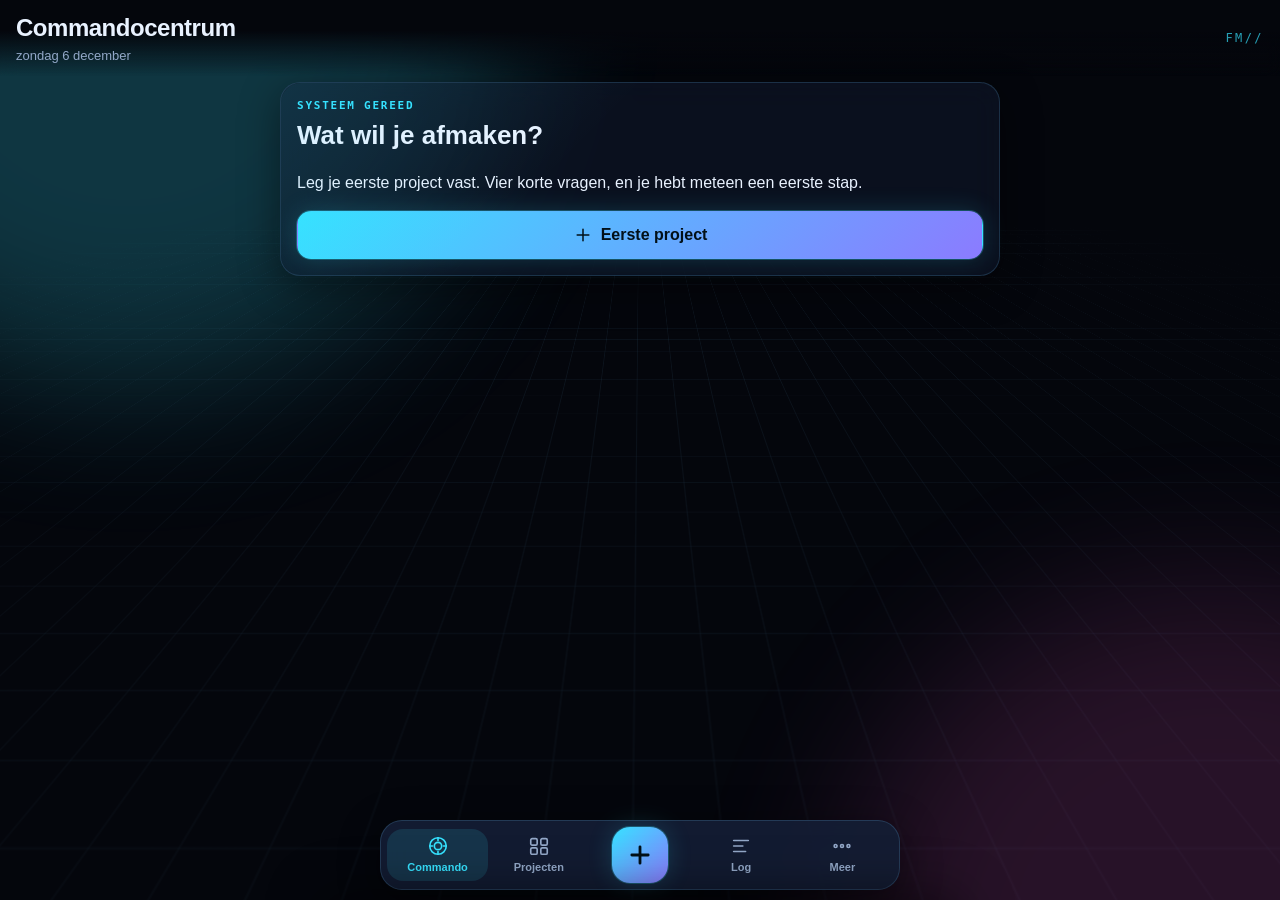
==== projecten/index.html @ b4f04f74 "Projecten fase 1: nieuwe app FutureMe Projecten — commandocentrum, wizard, fases A–G, stappen, mijlp" ====
<!doctype html>
<html lang="nl" data-thema="donker">
<head>
<meta charset="utf-8">
<meta name="viewport" content="width=device-width, initial-scale=1, viewport-fit=cover">
<meta name="theme-color" content="#05070d">
<meta name="apple-mobile-web-app-capable" content="yes">
<meta name="apple-mobile-web-app-status-bar-style" content="black-translucent">
<meta name="apple-mobile-web-app-title" content="FutureMe">
<meta http-equiv="Content-Security-Policy" content="default-src 'self'; script-src 'self' 'unsafe-inline'; style-src 'self' 'unsafe-inline'; img-src 'self' data: blob:; connect-src 'none'; font-src 'self' data:; manifest-src 'self' data:">
<title>FutureMe Projecten</title>
<link rel="manifest" href="[data-uri]">
<link rel="apple-touch-icon" href="[data-uri]">
<style>
/* === FutureMe Projecten: futuristische HUD, donker als standaard, licht als keuze === */
:root, [data-thema="donker"] {
  --bg: #04060c; --bg2: #0a1020; --paneel: rgba(14, 22, 40, .66); --paneel-sterk: rgba(20, 30, 54, .9); --rand: rgba(110, 200, 255, .18); --rand-sterk: rgba(110, 200, 255, .42);
  --tekst: #e9f2ff; --zacht: #93a8c8; --vaag: #5b6f8f; --accent: #36e2ff; --accent2: #8b7bff; --accent3: #ff5fd2; --op-accent: #021018;
  --koers: #4dffa6; --koelt: #ffb84d; --stil: #ff6b6b; --rust: #7f93b3;
  --gloed: 0 0 0 1px rgba(54, 226, 255, .25), 0 0 24px rgba(54, 226, 255, .18);
  --schaduw: 0 10px 40px rgba(0, 0, 0, .45);
  color-scheme: dark;
}
[data-thema="licht"] {
  --bg: #edf2fb; --bg2: #f7f9fe; --paneel: rgba(255, 255, 255, .78); --paneel-sterk: #fff; --rand: rgba(30, 70, 140, .16); --rand-sterk: rgba(30, 70, 140, .38);
  --tekst: #0b1530; --zacht: #46597a; --vaag: #6b7c98; --accent: #006f9e; --accent2: #5a46d6; --accent3: #b0237f; --op-accent: #fff;
  --koers: #0f8a55; --koelt: #a35f00; --stil: #c0302f; --rust: #5d6f8f;
  --gloed: 0 0 0 1px rgba(0, 111, 158, .25), 0 6px 18px rgba(0, 111, 158, .12);
  --schaduw: 0 8px 30px rgba(20, 40, 80, .12);
  color-scheme: light;
}
@media (prefers-color-scheme: light) {
  [data-thema="systeem"] {
    --bg: #edf2fb; --bg2: #f7f9fe; --paneel: rgba(255, 255, 255, .78); --paneel-sterk: #fff; --rand: rgba(30, 70, 140, .16); --rand-sterk: rgba(30, 70, 140, .38);
    --tekst: #0b1530; --zacht: #46597a; --vaag: #6b7c98; --accent: #006f9e; --accent2: #5a46d6; --accent3: #b0237f; --op-accent: #fff;
    --koers: #0f8a55; --koelt: #a35f00; --stil: #c0302f; --rust: #5d6f8f;
    --gloed: 0 0 0 1px rgba(0, 111, 158, .25), 0 6px 18px rgba(0, 111, 158, .12); --schaduw: 0 8px 30px rgba(20, 40, 80, .12); color-scheme: light;
  }
}
* { box-sizing: border-box; }
[hidden] { display: none !important; }
html, body { margin: 0; height: 100%; }
body { background: var(--bg); color: var(--tekst); font: 16px/1.5 -apple-system, BlinkMacSystemFont, "SF Pro Text", "Segoe UI", Roboto, sans-serif; -webkit-text-size-adjust: 100%; overflow: hidden; }
.mono, .ring-tekst, .teller b { font-family: ui-monospace, "SF Mono", Menlo, Consolas, monospace; font-variant-numeric: tabular-nums; }
button, input, textarea, select { font: inherit; color: inherit; }
.sr-only { position: absolute; width: 1px; height: 1px; overflow: hidden; clip: rect(0 0 0 0); white-space: nowrap; }
:focus-visible { outline: 2px solid var(--accent); outline-offset: 2px; }
.ico { width: 22px; height: 22px; fill: none; stroke: currentColor; stroke-width: 1.8; stroke-linecap: round; stroke-linejoin: round; flex: none; }

/* Achtergrond: raster en twee gloedvlekken */
.achtergrond { position: fixed; inset: 0; z-index: 0; overflow: hidden; pointer-events: none; }
.raster { position: absolute; inset: -50%; background-image: linear-gradient(var(--rand) 1px, transparent 1px), linear-gradient(90deg, var(--rand) 1px, transparent 1px); background-size: 44px 44px; opacity: .35;
  transform: perspective(600px) rotateX(58deg) translateY(-8%); mask-image: radial-gradient(ellipse at 50% 30%, #000 20%, transparent 70%); -webkit-mask-image: radial-gradient(ellipse at 50% 30%, #000 20%, transparent 70%); animation: raster 30s linear infinite; }
.gloed { position: absolute; width: 60vmax; height: 60vmax; border-radius: 50%; filter: blur(80px); opacity: .22; }
.g1 { background: var(--accent); top: -30vmax; left: -20vmax; }
.g2 { background: var(--accent3); bottom: -35vmax; right: -25vmax; opacity: .14; }
[data-thema="licht"] .gloed { opacity: .1; }
@keyframes raster { to { background-position: 0 44px, 44px 0; } }

/* Kop, scherm, onderbalk */
.kop { position: fixed; top: 0; left: 0; right: 0; z-index: 5; display: flex; align-items: center; gap: 8px; padding: calc(env(safe-area-inset-top) + 10px) 16px 10px;
  background: linear-gradient(var(--bg) 40%, transparent); backdrop-filter: blur(8px); -webkit-backdrop-filter: blur(8px); }
.kop-tekst { flex: 1; min-width: 0; }
.kop h1 { margin: 0; font-size: 24px; font-weight: 800; letter-spacing: -.02em; white-space: nowrap; overflow: hidden; text-overflow: ellipsis; }
.kop p { margin: 0; color: var(--zacht); font-size: 13px; white-space: nowrap; overflow: hidden; text-overflow: ellipsis; }
.kop-merk { color: var(--accent); font-size: 12px; letter-spacing: .2em; opacity: .7; }
.icoonknop { display: inline-flex; align-items: center; justify-content: center; width: 44px; height: 44px; border-radius: 12px; border: 1px solid var(--rand); background: var(--paneel); cursor: pointer; }
#scherm { position: fixed; inset: 0; z-index: 1; overflow-y: auto; -webkit-overflow-scrolling: touch; padding: calc(env(safe-area-inset-top) + 82px) 16px calc(env(safe-area-inset-bottom) + 110px); outline: none; }
#scherm > * { max-width: 720px; margin-left: auto; margin-right: auto; }
#tabs { position: fixed; z-index: 6; left: 12px; right: 12px; bottom: calc(env(safe-area-inset-bottom) + 10px); max-width: 520px; margin: 0 auto; display: grid; grid-template-columns: repeat(5, 1fr); align-items: center;
  padding: 6px; border-radius: 22px; background: var(--paneel-sterk); border: 1px solid var(--rand); box-shadow: var(--schaduw); backdrop-filter: blur(16px); -webkit-backdrop-filter: blur(16px); }
#tabs button { display: flex; flex-direction: column; align-items: center; justify-content: center; gap: 2px; min-height: 52px; border: 0; background: none; color: var(--zacht); font-size: 11px; font-weight: 600; cursor: pointer; border-radius: 16px; }
#tabs button[aria-current="page"] { color: var(--accent); background: color-mix(in srgb, var(--accent) 12%, transparent); }
#tabs .tab-plus { width: 56px; height: 56px; justify-self: center; border-radius: 18px; background: linear-gradient(135deg, var(--accent), var(--accent2)); color: var(--op-accent); box-shadow: var(--gloed); }
#tabs .tab-plus .ico { width: 28px; height: 28px; stroke-width: 2.4; }

/* Panelen en tekst */
.paneel { position: relative; background: var(--paneel); border: 1px solid var(--rand); border-radius: 20px; padding: 16px; margin-bottom: 12px; box-shadow: var(--schaduw); backdrop-filter: blur(14px); -webkit-backdrop-filter: blur(14px); }
.paneel::before { content: ""; position: absolute; inset: 0; border-radius: inherit; pointer-events: none; background: linear-gradient(135deg, color-mix(in srgb, var(--accent) 10%, transparent), transparent 40%); }
.hud-label { margin: 0 0 4px; font: 600 11px/1.2 ui-monospace, "SF Mono", Menlo, monospace; letter-spacing: .16em; text-transform: uppercase; color: var(--accent); }
.sectie { display: flex; align-items: center; justify-content: space-between; gap: 8px; margin: 22px auto 8px; }
.sectie h2 { margin: 0; font-size: 13px; letter-spacing: .14em; text-transform: uppercase; color: var(--zacht); }
.telling { color: var(--vaag); font-size: 13px; }
.klein { font-size: 13px; color: var(--zacht); }
.hint { margin: 4px 2px 8px; font-size: 14px; color: var(--koelt); min-height: 0; }
.leeg-regel { margin: 0 4px 8px; }
.voet { text-align: center; margin-top: 24px; }
.link { background: none; border: 0; padding: 0; color: var(--accent); cursor: pointer; font-weight: 600; text-align: left; min-height: 44px; display: inline-flex; align-items: center; gap: 4px; }
.link.klein { font-size: 14px; }
h2 .link { min-height: 44px; font-size: inherit; font-weight: inherit; color: inherit; }

/* Knoppen */
.knop { display: inline-flex; align-items: center; justify-content: center; gap: 8px; min-height: 48px; padding: 0 18px; border-radius: 14px; border: 1px solid transparent; font-weight: 700; cursor: pointer; text-decoration: none; }
.knop .ico { width: 20px; height: 20px; }
.knop.primair { background: linear-gradient(135deg, var(--accent), var(--accent2)); color: var(--op-accent); box-shadow: var(--gloed); }
.knop.rand { background: var(--paneel); border-color: var(--rand-sterk); color: var(--tekst); }
.knop.gevaar { border-color: color-mix(in srgb, var(--stil) 60%, transparent); color: var(--stil); background: var(--paneel); }
.knop.primair.gevaar { background: var(--stil); color: #fff; }
.knop.breed { width: 100%; }
.knop:disabled { opacity: .45; cursor: default; }
.knoprij { display: flex; flex-wrap: wrap; gap: 8px; margin-top: 12px; }
.knoprij .knop { flex: 1 1 140px; }
.acties { display: flex; flex-wrap: wrap; gap: 8px; }
.acties .knop { flex: 1 1 150px; }
.acties .klein { flex-basis: 100%; margin: 4px 0 0; }
.rij-knop { display: flex; align-items: center; gap: 12px; width: 100%; text-align: left; cursor: pointer; min-height: 64px; color: inherit; font: inherit; }
.rij-knop span { flex: 1; display: flex; flex-direction: column; }
.rij-knop small { color: var(--zacht); }
.rij-knop > .ico:first-child { color: var(--accent); }

/* Chips, segmenten, invoer */
.chips { display: flex; flex-wrap: wrap; gap: 6px; margin: 8px 0; }
.chip-knop { min-height: 44px; padding: 0 14px; border-radius: 999px; border: 1px solid var(--rand); background: var(--paneel); color: var(--zacht); font-weight: 600; font-size: 14px; cursor: pointer; }
.chip-knop[aria-pressed="true"] { color: var(--op-accent); background: var(--accent); border-color: var(--accent); }
.klein-chips .chip-knop { font-size: 13px; }
.segment { display: grid; grid-auto-flow: column; grid-auto-columns: 1fr; gap: 4px; padding: 4px; margin: 4px 0 12px; border-radius: 14px; background: color-mix(in srgb, var(--rand) 60%, transparent); }
.segment button { min-height: 44px; border: 0; border-radius: 10px; background: transparent; font-weight: 600; cursor: pointer; color: var(--zacht); }
.segment button[aria-pressed="true"] { background: var(--paneel-sterk); color: var(--accent); box-shadow: var(--gloed); }
.veld { margin-bottom: 12px; }
.veld label { display: block; font-weight: 600; margin-bottom: 6px; }
.veld small { color: var(--zacht); font-weight: 400; }
.invoer, select, .zoekbalk input { width: 100%; min-height: 48px; padding: 10px 14px; border-radius: 14px; border: 1px solid var(--rand-sterk); background: var(--paneel-sterk); color: var(--tekst); }
textarea.invoer { resize: vertical; }
select { width: auto; min-height: 44px; padding: 0 12px; }
.zoekbalk { position: relative; margin: 4px auto 6px; }
.zoekbalk .ico { position: absolute; left: 14px; top: 13px; color: var(--zacht); }
.zoekbalk input { padding-left: 44px; }
.regel { display: flex; align-items: center; flex-wrap: wrap; gap: 8px; margin: 6px auto; }
.invoer-rij { display: flex; gap: 8px; padding: 8px; }
.invoer-rij input { flex: 1; min-height: 48px; border: 0; background: transparent; padding: 0 8px; }
.invoer-rij .knop { min-width: 48px; padding: 0; }
.waarom { margin-top: 10px; font-size: 14px; color: var(--zacht); }
.waarom summary { min-height: 44px; display: flex; align-items: center; color: var(--accent); font-weight: 600; cursor: pointer; }

/* Projectkaart */
.lijst { display: grid; gap: 10px; }
@media (min-width: 700px) { .lijst { grid-template-columns: 1fr 1fr; } }
.kaart { position: relative; display: flex; flex-direction: column; gap: 10px; width: 100%; text-align: left; padding: 14px 14px 12px 18px; border-radius: 18px; border: 1px solid var(--rand); background: var(--paneel);
  color: inherit; cursor: pointer; overflow: hidden; box-shadow: var(--schaduw); backdrop-filter: blur(14px); -webkit-backdrop-filter: blur(14px); transition: transform .2s, border-color .2s; }
.kaart::before { content: ""; position: absolute; left: 0; top: 0; bottom: 0; width: 4px; background: var(--pk); box-shadow: 0 0 16px var(--pk); }
.kaart:hover { border-color: var(--rand-sterk); transform: translateY(-1px); }
.kaart-kop { display: flex; align-items: center; gap: 10px; }
.fase-letter { display: inline-flex; align-items: center; justify-content: center; width: 34px; height: 34px; border-radius: 10px; font: 800 16px ui-monospace, Menlo, monospace; color: var(--pk); border: 1px solid var(--pk); background: color-mix(in srgb, var(--pk) 12%, transparent); flex: none; }
.kaart-titel { flex: 1; min-width: 0; display: flex; flex-direction: column; }
.kaart-titel b { font-size: 16px; overflow: hidden; text-overflow: ellipsis; white-space: nowrap; }
.kaart-titel small { color: var(--zacht); font-size: 12px; }
.balk { display: block; height: 4px; border-radius: 4px; background: color-mix(in srgb, var(--rand) 80%, transparent); overflow: hidden; }
.balk i { display: block; height: 100%; background: linear-gradient(90deg, var(--pk), color-mix(in srgb, var(--pk) 50%, var(--accent2))); box-shadow: 0 0 10px var(--pk); }
.kaart-voet { display: flex; align-items: center; gap: 10px; font-size: 13px; color: var(--zacht); }
.kaart-voet .ico { width: 14px; height: 14px; vertical-align: -2px; margin-right: 2px; }
.kaart-stap { flex: 1; min-width: 0; overflow: hidden; text-overflow: ellipsis; white-space: nowrap; color: var(--tekst); }
.chip { display: inline-flex; align-items: center; gap: 6px; padding: 3px 10px; border-radius: 999px; font-size: 12px; font-weight: 700; border: 1px solid var(--rand); white-space: nowrap; }
.stip { display: inline-block; width: 8px; height: 8px; border-radius: 50%; background: var(--rust); }
.g-koers .stip, .stip.g-koers { background: var(--koers); box-shadow: 0 0 8px var(--koers); }
.g-afkoelend .stip, .stip.g-afkoelend, .g-deadline .stip { background: var(--koelt); box-shadow: 0 0 8px var(--koelt); }
.g-stil .stip, .stip.g-stil, .g-verlopen .stip { background: var(--stil); box-shadow: 0 0 8px var(--stil); }
.chip.g-koers { color: var(--koers); } .chip.g-afkoelend, .chip.g-deadline { color: var(--koelt); } .chip.g-stil, .chip.g-verlopen { color: var(--stil); } .chip.g-rust { color: var(--rust); }

/* Commandocentrum */
.welkom h2 { margin: 4px 0 8px; font-size: 26px; }
.focus { border-color: color-mix(in srgb, var(--pk) 45%, transparent); box-shadow: var(--schaduw), 0 0 30px color-mix(in srgb, var(--pk) 18%, transparent); }
.focus-kop { display: flex; justify-content: space-between; align-items: center; }
.focus-midden { display: flex; align-items: center; gap: 14px; margin-top: 8px; }
.focus h2 { margin: 0 0 4px; font-size: 22px; line-height: 1.2; }
.focus-zin { margin: 0; color: var(--zacht); }
.tellers { display: grid; grid-template-columns: repeat(4, 1fr); gap: 8px; margin-bottom: 12px; }
.teller { padding: 12px 8px; border-radius: 16px; border: 1px solid var(--rand); background: var(--paneel); text-align: center; backdrop-filter: blur(14px); -webkit-backdrop-filter: blur(14px); }
.teller b { display: block; font-size: 22px; color: var(--accent); text-shadow: 0 0 14px color-mix(in srgb, var(--accent) 50%, transparent); }
.teller b small { font-size: 12px; color: var(--zacht); text-shadow: none; }
.teller span { font-size: 11px; color: var(--zacht); text-transform: uppercase; letter-spacing: .08em; }
.teller.te-veel b { color: var(--koelt); }
.radar { padding: 8px; display: flex; flex-direction: column; align-items: center; }
.orbit { width: 100%; max-width: 360px; height: auto; }
.orbit .baan { fill: none; stroke: var(--rand-sterk); stroke-dasharray: 2 6; }
.orbit .kruis { stroke: var(--rand); }
.orbit .kern { fill: var(--accent); filter: drop-shadow(0 0 6px var(--accent)); }
.orbit .sweep path { fill: color-mix(in srgb, var(--accent) 14%, transparent); }
.orbit .sweep { transform-origin: 160px 160px; animation: draai 6s linear infinite; }
.orbit .knoop { cursor: pointer; }
.orbit .knoop circle:first-child { filter: drop-shadow(0 0 8px currentColor); }
.orbit .knoop-halo { fill: none; stroke-width: 1.5; opacity: .5; }
.orbit .g-stil .knoop-halo, .orbit .g-afkoelend .knoop-halo { stroke-dasharray: 3 4; }
.orbit .knoop-naam { fill: var(--zacht); font-size: 10px; text-anchor: middle; }
.legenda { display: flex; gap: 12px; align-items: center; margin: 0 0 4px; }
.legenda .stip { margin-left: 4px; }
.let { border-color: color-mix(in srgb, var(--koelt) 50%, transparent); }
@keyframes draai { to { transform: rotate(360deg); } }

/* Ring */
.ring { flex: none; }
.ring-baan { fill: none; stroke: color-mix(in srgb, var(--rand) 90%, transparent); stroke-width: 8; }
.ring-voor { fill: none; stroke-width: 8; stroke-linecap: round; filter: drop-shadow(0 0 6px currentColor); transition: stroke-dashoffset .6s; }
.ring-tekst { fill: var(--tekst); font-size: 24px; font-weight: 800; text-anchor: middle; }
.ring-pct { font-size: 12px; fill: var(--zacht); }

/* Project */
.held { border-color: color-mix(in srgb, var(--pk) 40%, transparent); }
.held-kop { display: flex; align-items: center; gap: 14px; }
.held h2 { margin: 0 0 6px; font-size: 24px; line-height: 1.15; }
.fasebalk { list-style: none; display: grid; grid-template-columns: repeat(7, minmax(44px, 1fr)); gap: 3px; margin: 16px -6px 8px; padding: 0 0 2px; position: relative; overflow-x: auto; }
.fasebalk li button, .fasebalk li span { position: relative; display: flex; flex-direction: column; align-items: center; justify-content: center; gap: 2px; width: 100%; min-height: 56px; padding: 4px 0; border-radius: 12px;
  border: 1px solid var(--rand); background: var(--paneel-sterk); color: var(--vaag); cursor: pointer; }
.fasebalk b { font: 800 16px ui-monospace, Menlo, monospace; }
.fasebalk small { font-size: 9px; letter-spacing: .02em; overflow: hidden; max-width: 100%; text-overflow: ellipsis; white-space: nowrap; }
.fasebalk .gedaan button, .fasebalk .gedaan span { color: var(--pk); border-color: color-mix(in srgb, var(--pk) 40%, transparent); background: color-mix(in srgb, var(--pk) 10%, var(--paneel-sterk)); }
.fasebalk .nu button, .fasebalk .nu span { color: var(--op-accent); background: var(--pk); border-color: var(--pk); box-shadow: 0 0 18px var(--pk); }
.fase-vraag { margin: 6px 0 0; color: var(--zacht); }
.fase-vraag b { color: var(--tekst); }
.held-meta { display: flex; flex-wrap: wrap; gap: 14px; margin-top: 12px; font-size: 13px; color: var(--zacht); }
.held-meta .ico { width: 15px; height: 15px; vertical-align: -3px; margin-right: 4px; }
.duo { display: grid; gap: 12px; }
@media (min-width: 600px) { .duo { grid-template-columns: 1fr 1fr; } }
.duo p { margin: 0; }
.stappen, .mijlpalen { list-style: none; padding: 6px 8px; }
.stappen li, .mijlpalen li { display: flex; align-items: center; gap: 6px; padding: 2px 0; border-top: 1px solid var(--rand); }
.stappen li:first-child, .mijlpalen li:first-child { border-top: 0; }
.stap-tekst, .mijlpalen li > span { flex: 1; min-width: 0; }
.mijlpalen li > span { display: flex; flex-direction: column; }
.mijlpalen small { color: var(--zacht); font-size: 12px; }
.af .stap-tekst, .mijlpalen .af b { text-decoration: line-through; color: var(--vaag); }
.gepind .stap-tekst { color: var(--accent); font-weight: 600; }
.vink { display: inline-flex; align-items: center; justify-content: center; width: 44px; height: 44px; border-radius: 12px; border: 1px solid var(--rand-sterk); background: transparent; color: transparent; cursor: pointer; flex: none; }
.vink[aria-pressed="true"] { background: var(--koers); border-color: var(--koers); color: #02150c; box-shadow: 0 0 12px color-mix(in srgb, var(--koers) 60%, transparent); }
.mijlpalen .vink { color: var(--zacht); }
.mijlpalen .vink[aria-pressed="true"] { color: #02150c; }
.mini { display: inline-flex; align-items: center; justify-content: center; width: 44px; height: 44px; border: 0; background: none; color: var(--vaag); cursor: pointer; border-radius: 10px; flex: none; }
.mini .ico { width: 18px; height: 18px; }
.mini[aria-pressed="true"] { color: var(--accent); }
.mini:disabled { opacity: .25; cursor: default; }

/* Tijdlijn */
.tijdlijn { list-style: none; margin: 0 auto; padding: 0 0 0 4px; position: relative; }
.tijdlijn::before { content: ""; position: absolute; left: 62px; top: 0; bottom: 0; width: 1px; background: linear-gradient(var(--accent), transparent); opacity: .4; }
.tijdlijn .dag { margin: 14px 0 6px; font: 600 11px ui-monospace, Menlo, monospace; letter-spacing: .14em; text-transform: uppercase; color: var(--accent); }
.tijdlijn .log { display: grid; grid-template-columns: 46px 28px 1fr; align-items: start; gap: 6px; padding: 6px 0; }
.tijdlijn .tijd { color: var(--vaag); font-size: 12px; padding-top: 2px; }
.log-ico { display: inline-flex; align-items: center; justify-content: center; width: 26px; height: 26px; border-radius: 50%; background: var(--paneel-sterk); border: 1px solid var(--rand-sterk); font-size: 12px; position: relative; z-index: 1; }
.s-winst .log-ico { color: var(--koers); border-color: var(--koers); } .s-blokkade .log-ico { color: var(--stil); border-color: var(--stil); } .s-werk .log-ico { color: var(--accent); border-color: var(--accent); }
.log-tekst { font-size: 14px; display: flex; flex-direction: column; }
.log-tekst .link { min-height: 32px; }

/* Wizard en onderblad */
#dek { position: fixed; inset: 0; z-index: 20; background: rgba(0, 4, 12, .6); opacity: 0; pointer-events: none; transition: opacity .25s; }
#dek.open { opacity: 1; pointer-events: auto; }
#blad { position: fixed; z-index: 21; left: 0; right: 0; bottom: 0; max-width: 640px; margin: 0 auto; max-height: 88vh; overflow-y: auto; padding: 8px 18px calc(env(safe-area-inset-bottom) + 18px);
  background: var(--paneel-sterk); border: 1px solid var(--rand-sterk); border-bottom: 0; border-radius: 26px 26px 0 0; box-shadow: 0 -10px 50px rgba(0, 0, 0, .5); transform: translateY(105%); transition: transform .32s cubic-bezier(.2, .9, .3, 1); }
#blad.open { transform: none; }
.blad-kop { display: flex; align-items: center; justify-content: space-between; gap: 8px; position: sticky; top: -8px; padding: 10px 0; background: var(--paneel-sterk); z-index: 1; }
.blad-kop h2 { margin: 0; font-size: 19px; }
#bladknoppen { display: flex; gap: 8px; margin-top: 8px; }
#bladknoppen .knop { flex: 1; }
.wz-voortgang { display: grid; grid-template-columns: repeat(4, 1fr); gap: 6px; margin: 2px 0 14px; }
.wz-voortgang i { height: 4px; border-radius: 4px; background: var(--rand); }
.wz-voortgang i.aan { background: linear-gradient(90deg, var(--accent), var(--accent2)); box-shadow: 0 0 8px var(--accent); }
.kleuren { display: flex; flex-wrap: wrap; gap: 8px; margin: 4px 0 12px; }
.kleur { width: 44px; height: 44px; border-radius: 50%; border: 2px solid transparent; background: var(--k); cursor: pointer; box-shadow: 0 0 12px color-mix(in srgb, var(--k) 50%, transparent); }
.kleur[aria-pressed="true"] { border-color: var(--tekst); outline: 2px solid var(--k); outline-offset: 2px; }
.instellingen .segment { margin-bottom: 14px; }

/* Melding en afronden */
#toast { position: fixed; z-index: 30; left: 16px; right: 16px; bottom: calc(env(safe-area-inset-bottom) + 90px); max-width: 520px; margin: 0 auto; display: flex; align-items: center; gap: 12px; padding: 12px 16px; border-radius: 16px;
  background: var(--paneel-sterk); border: 1px solid var(--rand-sterk); box-shadow: var(--schaduw), var(--gloed); transform: translateY(20px); opacity: 0; pointer-events: none; transition: .25s; }
#toast.open { transform: none; opacity: 1; pointer-events: auto; }
#toast span { flex: 1; }
#toast button { min-height: 44px; padding: 0 14px; border-radius: 12px; border: 1px solid var(--accent); background: none; color: var(--accent); font-weight: 700; cursor: pointer; }
.feest { position: fixed; inset: 0; z-index: 25; pointer-events: none; }
.feest i { position: absolute; left: 50%; top: 45%; width: 8px; height: 14px; border-radius: 2px; background: var(--k); box-shadow: 0 0 10px var(--k); animation: vonk 1.6s cubic-bezier(.15, .7, .3, 1) forwards; --hoek: calc(var(--i) * 12.86deg); }
@keyframes vonk { to { transform: rotate(var(--hoek)) translateY(-42vh) rotate(180deg); opacity: 0; } }

/* Minder beweging: overal */
[data-beweging="rustig"] *, [data-beweging="rustig"] *::before, [data-beweging="rustig"] *::after { animation: none !important; transition: none !important; }
@media (prefers-reduced-motion: reduce) { *, *::before, *::after { animation: none !important; transition: none !important; } }

</style>
</head>
<body>
<div class="achtergrond" aria-hidden="true"><div class="raster"></div><div class="gloed g1"></div><div class="gloed g2"></div></div>
<header class="kop">
  <button type="button" class="icoonknop" id="terugknop" aria-label="Terug" hidden><svg class="ico" viewBox="0 0 24 24" aria-hidden="true"><path d="M15 5l-7 7 7 7"/></svg></button>
  <div class="kop-tekst"><h1 id="titel">FutureMe</h1><p id="subtitel"></p></div>
  <span class="kop-merk mono" aria-hidden="true">FM//</span>
</header>
<main id="scherm" tabindex="-1"></main>
<nav id="tabs" aria-label="Hoofdmenu">
  <button type="button" data-tab="commando"><svg class="ico" viewBox="0 0 24 24" aria-hidden="true"><circle cx="12" cy="12" r="9"/><circle cx="12" cy="12" r="4"/><path d="M12 3v3M12 18v3M3 12h3M18 12h3"/></svg><span>Commando</span></button>
  <button type="button" data-tab="projecten"><svg class="ico" viewBox="0 0 24 24" aria-hidden="true"><rect x="3" y="4" width="7" height="7" rx="1.5"/><rect x="14" y="4" width="7" height="7" rx="1.5"/><rect x="3" y="14" width="7" height="7" rx="1.5"/><rect x="14" y="14" width="7" height="7" rx="1.5"/></svg><span>Projecten</span></button>
  <button type="button" data-tab="nieuw" class="tab-plus" aria-label="Nieuw project"><svg class="ico" viewBox="0 0 24 24" aria-hidden="true"><path d="M12 5v14M5 12h14"/></svg></button>
  <button type="button" data-tab="log"><svg class="ico" viewBox="0 0 24 24" aria-hidden="true"><path d="M4 6h16M4 12h10M4 18h13"/></svg><span>Log</span></button>
  <button type="button" data-tab="meer"><svg class="ico" viewBox="0 0 24 24" aria-hidden="true"><circle cx="5" cy="12" r="1.6"/><circle cx="12" cy="12" r="1.6"/><circle cx="19" cy="12" r="1.6"/></svg><span>Meer</span></button>
</nav>
<div id="dek"></div>
<section id="blad" role="dialog" aria-modal="true" aria-labelledby="bladtitel" aria-hidden="true">
  <div class="blad-kop"><h2 id="bladtitel"></h2><button type="button" class="icoonknop" id="bladsluit" aria-label="Sluiten"><svg class="ico" viewBox="0 0 24 24" aria-hidden="true"><path d="M6 6l12 12M18 6L6 18"/></svg></button></div>
  <div id="bladinhoud"></div>
  <div id="bladknoppen"></div>
</section>
<div id="toast" role="status" aria-live="polite"></div>
<script>
"use strict";
// === KERN: pure functies (geen DOM, geen opslag), getest in projecten/tests/kern.test.mjs ===

/* PT-KERN-BEGIN */
const PT_FASES = [
  { id: "idee", letter: "A", naam: "Idee", vraag: "Wat wil je maken, en waarom?" },
  { id: "verkennen", letter: "B", naam: "Verkennen", vraag: "Wat weet je nog niet?" },
  { id: "plannen", letter: "C", naam: "Plannen", vraag: "Wat zijn de mijlpalen?" },
  { id: "bouwen", letter: "D", naam: "Bouwen", vraag: "Wat is de volgende handeling?" },
  { id: "afronden", letter: "E", naam: "Afronden", vraag: "Wat is nog nodig voor 'klaar'?" },
  { id: "opleveren", letter: "F", naam: "Opleveren", vraag: "Bij wie of waar komt het terecht?" },
  { id: "evalueren", letter: "G", naam: "Evalueren", vraag: "Wat neem je mee naar het volgende project?" }
];
const PT_STATUS = {
  idee: { naam: "Ideeënbak", kort: "Idee" },
  actief: { naam: "Actief", kort: "Actief" },
  wacht: { naam: "Wacht op iets", kort: "Wacht" },
  pauze: { naam: "Gepauzeerd", kort: "Pauze" },
  klaar: { naam: "Afgerond", kort: "Klaar" },
  archief: { naam: "Gearchiveerd", kort: "Archief" }
};
const PT_ENERGIE = { laag: "Weinig energie", midden: "Gemiddeld", hoog: "Veel energie" };
const PT_LOGSOORTEN = {
  werk: { naam: "Werkblok", ico: "▶" }, notitie: { naam: "Notitie", ico: "✎" }, blokkade: { naam: "Blokkade", ico: "⛔" },
  winst: { naam: "Winst", ico: "★" }, energie: { naam: "Energie", ico: "⚡" }, fase: { naam: "Fase", ico: "⇢" }
};
const PT_KLEUREN = ["#36e2ff", "#8b7bff", "#ff5fd2", "#4dffa6", "#ffb84d", "#ff6b6b", "#5d9cff", "#e6ff5c"];
const PT_DAG = 86400000;

const ptFaseIndex = id => Math.max(0, PT_FASES.findIndex(f => f.id === id));
const ptIsOpen = p => p && ["idee", "actief", "wacht", "pauze"].includes(p.status);

/** Voortgang 0–100: de fase telt mee (A=0, G≈90) en binnen de fase het deel van de stappen dat af is. */
function ptVoortgang(p, stappen) {
  if (!p) return 0;
  if (p.status === "klaar" || p.status === "archief" && p.afgerondOp) return 100;
  const i = ptFaseIndex(p.fase), stuk = 100 / PT_FASES.length;
  const eigen = (stappen || []).filter(s => s.projectId === p.id);
  const af = eigen.length ? eigen.filter(s => s.af).length / eigen.length : 0;
  return Math.min(99, Math.round(i * stuk + af * stuk));
}

/** Dagen sinds de laatste log (of sinds het project gemaakt is). */
function ptDagenStil(p, logs, nu) {
  const eigen = (logs || []).filter(l => l.projectId === p.id).map(l => Date.parse(l.ts)).filter(Boolean);
  const laatst = eigen.length ? Math.max(...eigen) : Date.parse(p.gemaakt) || nu;
  return Math.max(0, Math.floor((nu - laatst) / PT_DAG));
}

/** Gezondheid van een open project: op koers, afkoelend, stil, deadline dichtbij of verlopen. */
function ptGezondheid(p, logs, nu) {
  if (!ptIsOpen(p)) return { id: "rust", naam: PT_STATUS[p.status] ? PT_STATUS[p.status].naam : "Rust" };
  if (p.deadline) {
    const dagen = Math.floor((Date.parse(p.deadline + "T23:59:59") - nu) / PT_DAG);
    if (dagen < 0) return { id: "verlopen", naam: "Deadline voorbij", dagen };
    if (dagen <= 3 && p.status === "actief") return { id: "deadline", naam: dagen === 0 ? "Deadline vandaag" : `Deadline over ${dagen} ${dagen === 1 ? "dag" : "dagen"}`, dagen };
  }
  if (p.status !== "actief") return { id: "rust", naam: PT_STATUS[p.status].naam };
  const stil = ptDagenStil(p, logs, nu);
  if (stil >= 14) return { id: "stil", naam: `${stil} dagen stil`, dagen: stil };
  if (stil >= 7) return { id: "afkoelend", naam: "Koelt af", dagen: stil };
  return { id: "koers", naam: "Op koers", dagen: stil };
}

/** De volgende stap: eerst een gepinde, dan de eerste open stap op volgorde. */
function ptVolgendeStap(p, stappen) {
  const open = (stappen || []).filter(s => s.projectId === p.id && !s.af).sort((a, b) => (b.pin ? 1 : 0) - (a.pin ? 1 : 0) || (a.volgorde || 0) - (b.volgorde || 0));
  return open[0] || null;
}

const ptNorm = s => String(s || "").toLowerCase().normalize("NFD").replace(/[̀-ͯ]/g, "");
/** Filteren. f: { status: [..] | "open" | "alles", fase, cluster, tag, energie, zoek }. */
function ptFilter(projecten, f) {
  const o = f || {};
  return (projecten || []).filter(p => {
    if (o.status === "open" ? !ptIsOpen(p) : Array.isArray(o.status) && o.status.length && !o.status.includes(p.status)) return false;
    if (o.fase && p.fase !== o.fase) return false;
    if (o.cluster && (p.cluster || "") !== o.cluster) return false;
    if (o.tag && !(p.tags || []).includes(o.tag)) return false;
    if (o.energie && p.energie !== o.energie) return false;
    if (o.zoek) {
      const w = ptNorm(o.zoek).trim();
      if (w && !ptNorm([p.titel, p.waarom, p.klaar, p.cluster, (p.tags || []).join(" ")].join(" ")).includes(w)) return false;
    }
    return true;
  });
}

/** Sorteren: prioriteit, deadline, voortgang, bijgewerkt of titel. */
function ptSorteer(projecten, op, stappen) {
  const l = (projecten || []).slice(), d = p => p.deadline || "9999-12-31";
  const cmp = {
    prioriteit: (a, b) => (b.prioriteit || 0) - (a.prioriteit || 0) || d(a).localeCompare(d(b)),
    deadline: (a, b) => d(a).localeCompare(d(b)),
    voortgang: (a, b) => ptVoortgang(b, stappen) - ptVoortgang(a, stappen),
    bijgewerkt: (a, b) => String(b.bijgewerkt || "").localeCompare(String(a.bijgewerkt || "")),
    titel: (a, b) => String(a.titel).localeCompare(String(b.titel), "nl")
  }[op] || ((a, b) => 0);
  return l.sort(cmp);
}

/** Clusteren in groepen, op een vaste volgorde. op: fase | status | cluster | energie | deadline. */
function ptCluster(projecten, op, nu) {
  const groepen = new Map();
  const zet = (sleutel, naam, p) => { if (!groepen.has(sleutel)) groepen.set(sleutel, { sleutel, naam, projecten: [] }); groepen.get(sleutel).projecten.push(p); };
  const volgorde = {
    fase: PT_FASES.map(f => f.id), status: Object.keys(PT_STATUS), energie: ["hoog", "midden", "laag", ""],
    deadline: ["verlopen", "week", "maand", "later", "geen"]
  }[op];
  for (const p of projecten || []) {
    if (op === "fase") { const f = PT_FASES[ptFaseIndex(p.fase)]; zet(f.id, `${f.letter} · ${f.naam}`, p); }
    else if (op === "status") zet(p.status, PT_STATUS[p.status] ? PT_STATUS[p.status].naam : p.status, p);
    else if (op === "energie") zet(p.energie || "", PT_ENERGIE[p.energie] || "Energie onbekend", p);
    else if (op === "deadline") {
      if (!p.deadline) zet("geen", "Geen deadline", p);
      else { const dg = Math.floor((Date.parse(p.deadline + "T23:59:59") - nu) / PT_DAG);
        if (dg < 0) zet("verlopen", "Deadline voorbij", p); else if (dg <= 7) zet("week", "Binnen een week", p); else if (dg <= 31) zet("maand", "Binnen een maand", p); else zet("later", "Later", p); }
    } else zet(p.cluster || "", p.cluster || "Zonder cluster", p);
  }
  const l = [...groepen.values()];
  if (volgorde) l.sort((a, b) => volgorde.indexOf(a.sleutel) - volgorde.indexOf(b.sleutel));
  else l.sort((a, b) => (a.sleutel === "") - (b.sleutel === "") || a.naam.localeCompare(b.naam, "nl"));
  return l;
}

/** De draad: op hoeveel van de laatste n dagen heb je iets gelogd (geen streak, geen schuld). */
function ptDraad(logs, nu, n, projectId) {
  const dagen = n || 14, set = new Set();
  for (const l of logs || []) {
    if (projectId && l.projectId !== projectId) continue;
    const t = Date.parse(l.ts); if (!t || nu - t > dagen * PT_DAG || t > nu) continue;
    const d = new Date(t); set.add(d.getFullYear() + "-" + d.getMonth() + "-" + d.getDate());
  }
  return { actief: set.size, van: dagen };
}

/** Minuten gewerkt (werkblokken) vanaf een moment, optioneel per project. */
function ptMinuten(logs, vanaf, projectId) {
  return (logs || []).filter(l => l.soort === "werk" && Date.parse(l.ts) >= vanaf && (!projectId || l.projectId === projectId)).reduce((s, l) => s + (+l.minuten || 0), 0);
}

/** WIP: mag er nog een project actief? Geeft het aantal actief en de limiet terug. */
function ptWip(projecten, limiet, behalveId) {
  const actief = (projecten || []).filter(p => p.status === "actief" && p.id !== behalveId).length;
  return { actief, limiet, vrij: actief < limiet };
}

/** Werkwoordcheck light: is een eerste stap concreet genoeg (begint met een handeling)? */
const PT_VAAG = ["regelen", "fixen", "uitzoeken", "oppakken", "afhandelen", "organiseren", "iets", "dingen", "zaken", "nadenken", "bezig", "werken"];
const PT_GEBIEDEND = ["bel", "mail", "app", "koop", "schrijf", "maak", "stuur", "betaal", "plan", "lees", "zoek", "pak", "leg", "zet", "breng", "haal", "check", "vul", "print", "open", "teken", "scan", "bestel", "vraag", "test", "bouw", "kies", "noteer", "lijst", "schets", "kopieer", "installeer", "maak", "zoek", "bekijk", "sorteer", "verwijder", "ruim"];
function ptStapVaag(tekst) {
  const w = ptNorm(tekst).replace(/[^a-z0-9 ]+/g, " ").trim().split(/\s+/).filter(Boolean);
  if (!w.length) return true;
  if (w.some(x => PT_VAAG.includes(x))) return true;
  if (PT_GEBIEDEND.includes(w[0])) return false;
  return !w.some(x => x.length >= 5 && /(en|eren|elen)$/.test(x));
}

/** Een project in één zin voor het commandocentrum. */
function ptStatusZin(p, g, stap) {
  if (!p) return "Geen project in focus.";
  if (g.id === "verlopen") return `${p.titel}: de deadline is voorbij. Een nieuwe datum is ook een plan.`;
  if (g.id === "stil") return `${p.titel} ligt ${g.dagen} dagen stil. Eén kleine stap brengt hem weer in beweging.`;
  if (g.id === "afkoelend") return `${p.titel} koelt af. Vijf minuten vandaag houdt de draad vast.`;
  return stap ? `Volgende stap: ${stap.tekst}.` : `${p.titel} heeft nog geen volgende stap.`;
}
/* PT-KERN-EINDE */


"use strict";
// === OPSLAG: IndexedDB op het toestel. Alles staat ook in het geheugen (S), zodat lezen synchroon is. ===
const DB_NAAM = "futureme-projecten", DB_VERSIE = 1;
const WINKELS = ["projecten", "stappen", "mijlpalen", "logs", "instellingen"];
const S = { projecten: [], stappen: [], mijlpalen: [], logs: [], instellingen: {} };
let DB = null;

function dbOpen() {
  return new Promise((ok, fout) => {
    if (!("indexedDB" in window)) return ok(null);
    const r = indexedDB.open(DB_NAAM, DB_VERSIE);
    r.onupgradeneeded = () => {
      const db = r.result;
      for (const w of WINKELS) if (!db.objectStoreNames.contains(w)) db.createObjectStore(w, { keyPath: w === "instellingen" ? "sleutel" : "id" });
    };
    r.onsuccess = () => ok(r.result);
    r.onerror = () => fout(r.error);
  });
}
function dbAlles(w) {
  return new Promise((ok, fout) => {
    if (!DB) return ok([]);
    const r = DB.transaction(w).objectStore(w).getAll();
    r.onsuccess = () => ok(r.result || []); r.onerror = () => fout(r.error);
  });
}
function dbZet(w, obj) {
  return new Promise((ok, fout) => {
    if (!DB) return ok();
    const t = DB.transaction(w, "readwrite"); t.objectStore(w).put(obj);
    t.oncomplete = () => ok(); t.onerror = () => fout(t.error);
  });
}
function dbWis(w, id) {
  return new Promise((ok, fout) => {
    if (!DB) return ok();
    const t = DB.transaction(w, "readwrite"); t.objectStore(w).delete(id);
    t.oncomplete = () => ok(); t.onerror = () => fout(t.error);
  });
}
async function dbLaad() {
  try { DB = await dbOpen(); } catch (e) { DB = null; }
  for (const w of WINKELS) {
    const l = await dbAlles(w).catch(() => []);
    if (w === "instellingen") { S.instellingen = {}; for (const x of l) S.instellingen[x.sleutel] = x.waarde; }
    else S[w] = l;
  }
}

const uid = () => Date.now().toString(36) + Math.random().toString(36).slice(2, 8);
const vind = (w, id) => S[w].find(x => x.id === id) || null;
async function bewaar(w, obj) {
  obj.bijgewerkt = new Date().toISOString();
  const l = S[w], i = l.findIndex(x => x.id === obj.id);
  if (i >= 0) l[i] = obj; else l.push(obj);
  try { await dbZet(w, obj); } catch (e) { toast("Opslaan lukte niet. Maak een export als dat vaker gebeurt."); }
  return obj;
}
async function verwijder(w, id) {
  const i = S[w].findIndex(x => x.id === id); if (i >= 0) S[w].splice(i, 1);
  try { await dbWis(w, id); } catch (e) {}
}
const inst = (k, std) => S.instellingen[k] === undefined ? std : S.instellingen[k];
async function zetInst(k, v) { S.instellingen[k] = v; try { await dbZet("instellingen", { sleutel: k, waarde: v }); } catch (e) {} }

/* ---------- Export en import (één JSON-bestand) ---------- */
function exportJSON() {
  return JSON.stringify({ app: "FutureMe Projecten", versie: 1, gemaakt: new Date().toISOString(),
    projecten: S.projecten, stappen: S.stappen, mijlpalen: S.mijlpalen, logs: S.logs, instellingen: S.instellingen }, null, 1);
}
/** Importeren: samenvoegen (nieuwste per id wint) of vervangen. Geeft het aantal per winkel terug. */
async function importJSON(tekst, vervangen) {
  const d = JSON.parse(tekst);
  if (!d || d.app !== "FutureMe Projecten") throw new Error("Dit is geen export van FutureMe Projecten.");
  const tel = {};
  for (const w of ["projecten", "stappen", "mijlpalen", "logs"]) {
    const nieuw = Array.isArray(d[w]) ? d[w] : [];
    if (vervangen) for (const x of S[w].slice()) await verwijder(w, x.id);
    let n = 0;
    for (const x of nieuw) {
      if (!x || !x.id) continue;
      const oud = vind(w, x.id);
      if (!oud || String(x.bijgewerkt || "") >= String(oud.bijgewerkt || "")) {
        const i = S[w].findIndex(y => y.id === x.id); if (i >= 0) S[w][i] = x; else S[w].push(x);
        try { await dbZet(w, x); } catch (e) {}
        n++;
      }
    }
    tel[w] = n;
  }
  if (d.instellingen && typeof d.instellingen === "object") for (const [k, v] of Object.entries(d.instellingen)) if (vervangen || S.instellingen[k] === undefined) await zetInst(k, v);
  return tel;
}


"use strict";
// === APP: toestand, navigatie, onderblad, meldingen ===
const V = { view: "commando", param: null, stapel: [], filter: { status: "open", zoek: "" }, cluster: "fase", sorteer: "prioriteit", logFilter: "" };
const $ = s => document.querySelector(s);
const esc = s => String(s == null ? "" : s).replace(/[&<>"']/g, c => ({ "&": "&amp;", "<": "&lt;", ">": "&gt;", '"': "&quot;", "'": "&#39;" }[c]));
const pad = n => String(n).padStart(2, "0");
const vandaagISO = () => { const d = new Date(); return `${d.getFullYear()}-${pad(d.getMonth() + 1)}-${pad(d.getDate())}`; };
const MAANDEN = ["jan", "feb", "mrt", "apr", "mei", "jun", "jul", "aug", "sep", "okt", "nov", "dec"];
function datumKort(iso) {
  if (!iso) return "";
  const v = vandaagISO(), d = new Date(iso.slice(0, 10) + "T12:00:00");
  const verschil = Math.round((d - new Date(v + "T12:00:00")) / PT_DAG);
  if (verschil === 0) return "vandaag"; if (verschil === 1) return "morgen"; if (verschil === -1) return "gisteren";
  return `${d.getDate()} ${MAANDEN[d.getMonth()]}${d.getFullYear() !== new Date().getFullYear() ? " " + d.getFullYear() : ""}`;
}
const tijdKort = iso => { const d = new Date(iso); return `${pad(d.getHours())}:${pad(d.getMinutes())}`; };
const duurTekst = min => !min ? "0 min" : min < 60 ? `${min} min` : `${Math.floor(min / 60)} u${min % 60 ? " " + (min % 60) : ""}`;
const tril = ms => { try { if (navigator.vibrate) navigator.vibrate(ms || 8); } catch (e) {} };

/* Iconen: inline SVG, geen externe bestanden. */
const ICO = {
  commando: '<circle cx="12" cy="12" r="9"/><circle cx="12" cy="12" r="4"/><path d="M12 3v3M12 18v3M3 12h3M18 12h3"/>',
  projecten: '<rect x="3" y="4" width="7" height="7" rx="1.5"/><rect x="14" y="4" width="7" height="7" rx="1.5"/><rect x="3" y="14" width="7" height="7" rx="1.5"/><rect x="14" y="14" width="7" height="7" rx="1.5"/>',
  plus: '<path d="M12 5v14M5 12h14"/>', log: '<path d="M4 6h16M4 12h10M4 18h13"/>', meer: '<circle cx="5" cy="12" r="1.6"/><circle cx="12" cy="12" r="1.6"/><circle cx="19" cy="12" r="1.6"/>',
  terug: '<path d="M15 5l-7 7 7 7"/>', check: '<path d="M5 12l5 5 9-10"/>', zoek: '<circle cx="11" cy="11" r="6.5"/><path d="M16 16l4.5 4.5"/>',
  pijl: '<path d="M9 5l7 7-7 7"/>', archief: '<rect x="3" y="4" width="18" height="5" rx="1"/><path d="M5 9v10h14V9M10 13h4"/>', ster: '<path d="M12 3l2.7 5.6 6.1.9-4.4 4.3 1 6.1L12 17l-5.4 2.9 1-6.1-4.4-4.3 6.1-.9z"/>',
  vlag: '<path d="M5 21V4M5 4h11l-2 4 2 4H5"/>', klok: '<circle cx="12" cy="12" r="9"/><path d="M12 7v5l3 2"/>', pin: '<path d="M9 4h6l-1 6 3 3H7l3-3zM12 13v8"/>',
  omhoog: '<path d="M6 15l6-6 6 6"/>', omlaag: '<path d="M6 9l6 6 6-6"/>', x: '<path d="M6 6l12 12M18 6L6 18"/>', export: '<path d="M12 4v11M7 9l5-5 5 5M5 20h14"/>'
};
const ico = (n, k) => `<svg class="ico ${k || ""}" viewBox="0 0 24 24" aria-hidden="true">${ICO[n] || ""}</svg>`;

/* ---------- Navigatie ---------- */
const TABS = ["commando", "projecten", "log", "meer"];
const KOPPEN = {};   // view → () => [titel, ondertitel]
const VIEWS = {};    // view → () => html
function ga(view, param, terugStap) {
  if (!terugStap && V.view !== view && !TABS.includes(view)) V.stapel.push({ view: V.view, param: V.param });
  if (TABS.includes(view)) V.stapel = [];
  V.view = view; V.param = param == null ? null : param;
  teken();
  const s = $("#scherm"); if (s) s.scrollTop = 0;
}
function terug() { const v = V.stapel.pop(); if (v) { V.view = v.view; V.param = v.param; teken(); } else ga("commando"); }

function teken() {
  const k = (KOPPEN[V.view] || (() => ["FutureMe", ""]))();
  $("#titel").textContent = k[0]; $("#subtitel").textContent = k[1] || "";
  $("#terugknop").hidden = !V.stapel.length;
  let html = "";
  try { html = (VIEWS[V.view] || VIEWS.commando)(); } catch (e) { console.error(e); html = `<div class="paneel"><p>Er ging iets mis bij dit scherm.</p></div>`; }
  $("#scherm").innerHTML = html;
  document.querySelectorAll("#tabs [data-tab]").forEach(b => b.setAttribute("aria-current", b.dataset.tab === V.view || (b.dataset.tab === "projecten" && V.view === "project") ? "page" : "false"));
  for (const f of NA_TEKENEN) { try { f(); } catch (e) { console.error(e); } }
}
const NA_TEKENEN = [];

/* ---------- Onderblad en meldingen ---------- */
let bladTerug = null;
function bladOpen(titel, inhoud, knoppen) {
  bladTerug = document.activeElement;
  $("#bladtitel").textContent = titel;
  $("#bladinhoud").innerHTML = inhoud;
  $("#bladknoppen").innerHTML = knoppen || "";
  $("#blad").classList.add("open"); $("#blad").setAttribute("aria-hidden", "false"); $("#dek").classList.add("open");
  setTimeout(() => { const f = $("#blad input, #blad textarea, #blad button"); if (f && !matchMedia("(hover: none)").matches) f.focus(); }, 60);
}
function bladSluit() {
  $("#blad").classList.remove("open"); $("#blad").setAttribute("aria-hidden", "true"); $("#dek").classList.remove("open");
  if (bladTerug && document.body.contains(bladTerug)) bladTerug.focus({ preventScroll: true });
}
let toastTimer = null;
function toast(tekst, knop, doe, ms) {
  const t = $("#toast");
  t.innerHTML = `<span>${esc(tekst)}</span>${knop ? `<button type="button" id="toastknop">${esc(knop)}</button>` : ""}`;
  t.classList.add("open");
  if (knop) $("#toastknop").onclick = () => { t.classList.remove("open"); doe && doe(); };
  clearTimeout(toastTimer); toastTimer = setTimeout(() => t.classList.remove("open"), ms || (knop ? 6000 : 2600));
}

/* ---------- Thema en beweging ---------- */
function pasInstellingenToe() {
  const h = document.documentElement;
  h.dataset.thema = inst("thema", "donker");
  h.dataset.beweging = inst("beweging", "vol");
}

/* ---------- Start ---------- */
async function start() {
  await dbLaad();
  pasInstellingenToe();
  document.addEventListener("click", e => {
    const t = e.target.closest("[data-tab]"); if (t) { e.preventDefault(); return t.dataset.tab === "nieuw" ? nieuwProject() : ga(t.dataset.tab); }
    const g = e.target.closest("[data-ga]"); if (g) { e.preventDefault(); return ga(g.dataset.ga, g.dataset.param || null); }
  });
  $("#terugknop").onclick = terug;
  $("#dek").onclick = bladSluit;
  $("#bladsluit").onclick = bladSluit;
  document.addEventListener("keydown", e => { if (e.key === "Escape" && $("#blad").classList.contains("open")) bladSluit(); });
  teken();
  if ("serviceWorker" in navigator && location.protocol.startsWith("http")) navigator.serviceWorker.register("sw.js").catch(() => {});
}


"use strict";
// === SCHERMEN: Commandocentrum, Projecten, Project, Log, Archief, Meer, en de wizard ===
const nu = () => Date.now();
const wipLimiet = () => +inst("wipLimiet", 3);
const stappenVan = id => S.stappen.filter(s => s.projectId === id).sort((a, b) => (a.af - b.af) || (a.volgorde || 0) - (b.volgorde || 0));
const logsVan = id => S.logs.filter(l => l.projectId === id).sort((a, b) => b.ts.localeCompare(a.ts));
const kleurVan = p => p.kleur || PT_KLEUREN[0];
const clusters = () => [...new Set(S.projecten.map(p => p.cluster).filter(Boolean))].sort((a, b) => a.localeCompare(b, "nl"));
const tags = () => [...new Set(S.projecten.flatMap(p => p.tags || []))].sort((a, b) => a.localeCompare(b, "nl"));
async function log(projectId, soort, tekst, extra) {
  const l = Object.assign({ id: uid(), projectId, soort, tekst: tekst || "", ts: new Date().toISOString() }, extra || {});
  await bewaar("logs", l);
  const p = vind("projecten", projectId); if (p) await bewaar("projecten", p);   // bijgewerkt
  return l;
}
const sectie = (titel, extra) => `<div class="sectie"><h2>${esc(titel)}</h2>${extra || ""}</div>`;

/* ---------- Bouwstenen ---------- */
function ring(pct, grootte, kleur) {
  const r = 42, o = 2 * Math.PI * r;
  return `<svg class="ring" viewBox="0 0 100 100" width="${grootte}" height="${grootte}" role="img" aria-label="${pct}% voortgang">
    <circle cx="50" cy="50" r="${r}" class="ring-baan"/><circle cx="50" cy="50" r="${r}" class="ring-voor" style="stroke:${kleur};stroke-dasharray:${o.toFixed(1)};stroke-dashoffset:${(o * (1 - pct / 100)).toFixed(1)}" transform="rotate(-90 50 50)"/>
    <text x="50" y="56" class="ring-tekst">${pct}<tspan class="ring-pct">%</tspan></text></svg>`;
}
function fasebalk(p, klikbaar) {
  const i = ptFaseIndex(p.fase);
  return `<ol class="fasebalk" aria-label="Fase ${PT_FASES[i].letter}: ${PT_FASES[i].naam}">${PT_FASES.map((f, j) => {
    const kl = j < i ? "gedaan" : j === i ? "nu" : "";
    return `<li class="${kl}">${klikbaar ? `<button type="button" data-fase="${f.id}" aria-pressed="${j === i}" aria-label="Fase ${f.letter}: ${f.naam}">` : "<span>"}<b>${f.letter}</b><small>${esc(f.naam)}</small>${klikbaar ? "</button>" : "</span>"}</li>`;
  }).join("")}</ol>`;
}
const gezondheidChip = g => `<span class="chip g-${g.id}"><i class="stip"></i>${esc(g.naam)}</span>`;
function projectKaart(p) {
  const st = S.stappen, g = ptGezondheid(p, S.logs, nu()), pct = ptVoortgang(p, st), stap = ptVolgendeStap(p, st), f = PT_FASES[ptFaseIndex(p.fase)];
  return `<button type="button" class="kaart" data-ga="project" data-param="${esc(p.id)}" style="--pk:${kleurVan(p)}">
    <span class="kaart-kop"><span class="fase-letter" aria-hidden="true">${f.letter}</span><span class="kaart-titel"><b>${esc(p.titel)}</b><small>${esc(f.naam)}${p.cluster ? " · " + esc(p.cluster) : ""}</small></span>${gezondheidChip(g)}</span>
    <span class="balk" aria-hidden="true"><i style="width:${pct}%"></i></span>
    <span class="kaart-voet"><span class="mono">${pct}%</span><span class="kaart-stap">${stap ? "→ " + esc(stap.tekst) : p.status === "idee" ? "In de ideeënbak" : "Nog geen volgende stap"}</span>${p.deadline ? `<span class="mono">${ico("vlag")}${esc(datumKort(p.deadline))}</span>` : ""}</span>
  </button>`;
}

/* ---------- Commandocentrum ---------- */
function focusProject() {
  const f = vind("projecten", inst("focusId", null));
  if (f && f.status === "actief") return f;
  return ptSorteer(S.projecten.filter(p => p.status === "actief"), "prioriteit", S.stappen)[0] || null;
}
function orbit(actief) {
  const banen = { koers: 70, afkoelend: 105, deadline: 70, stil: 140, verlopen: 105 };
  const per = {};
  actief.forEach(p => { const g = ptGezondheid(p, S.logs, nu()).id; (per[g] = per[g] || []).push(p); });
  // Per baan gelijk verdeeld (geen overlap); elke baan begint op een andere hoek.
  const opBaan = {};
  for (const [g, l] of Object.entries(per)) for (const p of l) (opBaan[banen[g] || 105] = opBaan[banen[g] || 105] || []).push([g, p]);
  let knopen = "";
  for (const [r0, l] of Object.entries(opBaan)) l.forEach(([g, p], i) => {
    const r = +r0, hoek = ((r === 70 ? -60 : r === 105 ? 25 : 110) + i * 360 / l.length) * Math.PI / 180, x = 160 + r * Math.cos(hoek), y = 160 + r * Math.sin(hoek);
    knopen += `<a href="#" class="knoop g-${g}" data-ga="project" data-param="${esc(p.id)}" aria-label="${esc(p.titel)}: ${esc(ptGezondheid(p, S.logs, nu()).naam)}">
      <circle cx="${x.toFixed(1)}" cy="${y.toFixed(1)}" r="13" style="fill:${kleurVan(p)}"/><circle cx="${x.toFixed(1)}" cy="${y.toFixed(1)}" r="22" class="knoop-halo" style="stroke:${kleurVan(p)}"/>
      <text x="${x.toFixed(1)}" y="${(y + 36).toFixed(1)}" class="knoop-naam">${esc(p.titel.length > 14 ? p.titel.slice(0, 13) + "…" : p.titel)}</text></a>`;
  });
  return `<svg class="orbit" viewBox="0 0 320 320" role="group" aria-label="Actieve projecten op gezondheid: binnen op koers, buiten stil">
    <circle cx="160" cy="160" r="70" class="baan"/><circle cx="160" cy="160" r="105" class="baan"/><circle cx="160" cy="160" r="140" class="baan"/>
    <line x1="160" y1="10" x2="160" y2="310" class="kruis"/><line x1="10" y1="160" x2="310" y2="160" class="kruis"/>
    <g class="sweep"><path d="M160 160 L160 18 A142 142 0 0 1 280 85 Z"/></g>
    <circle cx="160" cy="160" r="6" class="kern"/>${knopen}</svg>`;
}
function vwCommando() {
  const actief = S.projecten.filter(p => p.status === "actief"), open = S.projecten.filter(ptIsOpen);
  if (!S.projecten.length) return `<section class="paneel welkom"><p class="hud-label">Systeem gereed</p><h2>Wat wil je afmaken?</h2>
    <p>Leg je eerste project vast. Vier korte vragen, en je hebt meteen een eerste stap.</p>
    <button class="knop primair breed" data-tab="nieuw">${ico("plus")} Eerste project</button></section>`;
  const f = focusProject(), weekStart = (() => { const d = new Date(); d.setHours(0, 0, 0, 0); d.setDate(d.getDate() - ((d.getDay() + 6) % 7)); return d.getTime(); })();
  const jaarStart = new Date(new Date().getFullYear(), 0, 1).getTime();
  const draad = ptDraad(S.logs, nu(), 14), wip = ptWip(S.projecten, wipLimiet());
  let h = "";
  if (f) {
    const g = ptGezondheid(f, S.logs, nu()), stap = ptVolgendeStap(f, S.stappen), pct = ptVoortgang(f, S.stappen);
    h += `<section class="paneel focus" style="--pk:${kleurVan(f)}" aria-label="Focusproject">
      <div class="focus-kop"><p class="hud-label">Focus</p>${gezondheidChip(g)}</div>
      <div class="focus-midden">${ring(pct, 92, kleurVan(f))}<div><h2><button type="button" class="link" data-ga="project" data-param="${esc(f.id)}">${esc(f.titel)}</button></h2>
        <p class="focus-zin">${esc(ptStatusZin(f, g, stap))}</p></div></div>
      ${stap ? `<div class="knoprij"><button class="knop primair" data-stap-af="${esc(stap.id)}">${ico("check")} Stap klaar</button><button class="knop rand" data-snel-log="${esc(f.id)}">${ico("klok")} Loggen</button></div>`
        : `<div class="knoprij"><button class="knop primair" data-ga="project" data-param="${esc(f.id)}">Volgende stap kiezen</button></div>`}
      ${actief.length > 1 ? `<button class="link klein" data-focus-kies>Ander project in focus</button>` : ""}
    </section>`;
  }
  h += `<section class="tellers" aria-label="Tellers">
    <div class="teller${wip.actief > wip.limiet ? " te-veel" : ""}"><b class="mono">${wip.actief}<small>/${wip.limiet}</small></b><span>actief</span></div>
    <div class="teller"><b class="mono">${duurTekst(ptMinuten(S.logs, weekStart)).replace(" min", "<small>m</small>").replace(" u", "<small>u</small>")}</b><span>deze week</span></div>
    <div class="teller"><b class="mono">${draad.actief}<small>/${draad.van}</small></b><span>dagen draad</span></div>
    <div class="teller"><b class="mono">${S.projecten.filter(p => p.afgerondOp && Date.parse(p.afgerondOp) >= jaarStart).length}</b><span>af dit jaar</span></div></section>`;
  if (actief.length) h += `<section class="paneel radar">${orbit(actief)}<p class="klein legenda"><i class="stip g-koers"></i>op koers <i class="stip g-afkoelend"></i>koelt af <i class="stip g-stil"></i>stil</p></section>`;
  const aandacht = open.map(p => ({ p, g: ptGezondheid(p, S.logs, nu()) })).filter(x => ["verlopen", "deadline", "stil", "afkoelend"].includes(x.g.id));
  if (aandacht.length) h += sectie("Vraagt aandacht") + `<div class="lijst">${aandacht.map(x => projectKaart(x.p)).join("")}</div>`;
  if (wip.actief > wip.limiet) h += `<section class="paneel let"><p><b>${wip.actief} projecten actief, je limiet is ${wip.limiet}.</b> Minder tegelijk maakt afmaken makkelijker. Zet er een op pauze of in de ideeënbak.</p>
    <details class="waarom"><summary>Waarom?</summary><p>Wisselen tussen taken kost tijd en aandacht; met minder lopend werk komt er meer af. Indirect: onderzocht bij taakwisselen en werkprocessen, niet specifiek bij ADHD.</p></details></section>`;
  const ideeen = S.projecten.filter(p => p.status === "idee").length;
  if (ideeen) h += `<button class="paneel rij-knop" data-ga="projecten" data-param="idee">${ico("ster")}<span><b>Ideeënbak</b><small>${ideeen} ${ideeen === 1 ? "idee wacht" : "ideeën wachten"}. Ze lopen niet weg.</small></span>${ico("pijl")}</button>`;
  return h;
}
KOPPEN.commando = () => ["Commandocentrum", new Date().toLocaleDateString("nl-NL", { weekday: "long", day: "numeric", month: "long" })];
VIEWS.commando = vwCommando;

/* ---------- Projecten: filteren, clusteren, sorteren ---------- */
const FILTERS = [["open", "Open"], ["actief", "Actief"], ["wacht", "Wacht"], ["pauze", "Pauze"], ["idee", "Ideeën"]];
const CLUSTERS = [["fase", "Fase"], ["status", "Status"], ["cluster", "Cluster"], ["energie", "Energie"], ["deadline", "Deadline"], ["", "Geen"]];
function vwProjecten() {
  if (V.param) { V.filter.status = V.param === "open" ? "open" : [V.param]; V.param = null; }
  const st = V.filter.status, actiefF = st === "open" ? "open" : (st || [])[0];
  let h = `<div class="zoekbalk">${ico("zoek")}<label class="sr-only" for="zoek">Zoek in projecten</label><input id="zoek" type="search" placeholder="Zoek in titel, waarom, cluster of tag" value="${esc(V.filter.zoek)}" autocomplete="off"></div>
    <div class="chips" role="group" aria-label="Status">${FILTERS.map(([k, l]) => `<button type="button" class="chip-knop" data-filter-status="${k}" aria-pressed="${actiefF === k}">${l}</button>`).join("")}</div>
    <div class="regel"><label for="cluster-op" class="klein">Groeperen</label><select id="cluster-op">${CLUSTERS.map(([k, l]) => `<option value="${k}"${V.cluster === k ? " selected" : ""}>${l}</option>`).join("")}</select>
      <label for="sorteer-op" class="klein">Sorteren</label><select id="sorteer-op">${[["prioriteit", "Prioriteit"], ["deadline", "Deadline"], ["voortgang", "Voortgang"], ["bijgewerkt", "Laatst bijgewerkt"], ["titel", "Titel"]].map(([k, l]) => `<option value="${k}"${V.sorteer === k ? " selected" : ""}>${l}</option>`).join("")}</select></div>`;
  if (clusters().length || tags().length) h += `<div class="chips klein-chips" role="group" aria-label="Cluster en tag">${clusters().map(c => `<button type="button" class="chip-knop" data-filter-cluster="${esc(c)}" aria-pressed="${V.filter.cluster === c}">◆ ${esc(c)}</button>`).join("")}${tags().map(t => `<button type="button" class="chip-knop" data-filter-tag="${esc(t)}" aria-pressed="${V.filter.tag === t}">#${esc(t)}</button>`).join("")}</div>`;
  const lijst = ptSorteer(ptFilter(S.projecten, V.filter), V.sorteer, S.stappen);
  if (!lijst.length) return h + `<div class="paneel leeg"><p>${S.projecten.length ? "Niets gevonden met dit filter." : "Nog geen projecten."}</p><button class="knop primair" data-tab="nieuw">${ico("plus")} Nieuw project</button></div>`;
  const groepen = V.cluster ? ptCluster(lijst, V.cluster, nu()) : [{ sleutel: "alles", naam: "", projecten: lijst }];
  for (const g of groepen) h += (g.naam ? sectie(g.naam, `<span class="mono telling">${g.projecten.length}</span>`) : "") + `<div class="lijst">${g.projecten.map(projectKaart).join("")}</div>`;
  return h;
}
KOPPEN.projecten = () => ["Projecten", `${S.projecten.filter(ptIsOpen).length} open · ${S.projecten.filter(p => p.status === "actief").length} actief`];
VIEWS.projecten = vwProjecten;

/* ---------- Eén project ---------- */
function vwProject() {
  const p = vind("projecten", V.param);
  if (!p) return `<div class="paneel"><p>Dit project bestaat niet meer.</p></div>`;
  const g = ptGezondheid(p, S.logs, nu()), pct = ptVoortgang(p, S.stappen), stappen = stappenVan(p.id), logs = logsVan(p.id);
  const mijl = S.mijlpalen.filter(m => m.projectId === p.id).sort((a, b) => (a.af - b.af) || String(a.datum || "9").localeCompare(String(b.datum || "9")));
  const f = PT_FASES[ptFaseIndex(p.fase)], draad = ptDraad(S.logs, nu(), 14, p.id);
  let h = `<section class="paneel held" style="--pk:${kleurVan(p)}">
    <div class="held-kop">${ring(pct, 84, kleurVan(p))}<div><p class="hud-label">${esc(PT_STATUS[p.status].naam)}${p.cluster ? " · ◆ " + esc(p.cluster) : ""}</p><h2>${esc(p.titel)}</h2>${gezondheidChip(g)}</div></div>
    ${fasebalk(p, true)}
    <p class="fase-vraag"><b>${f.letter} · ${esc(f.naam)}</b> ${esc(f.vraag)}</p>
    <div class="held-meta mono"><span>${ico("klok")}${duurTekst(ptMinuten(S.logs, 0, p.id))}</span><span>draad ${draad.actief}/${draad.van}</span>${p.deadline ? `<span>${ico("vlag")}${esc(datumKort(p.deadline))}</span>` : ""}${p.energie ? `<span>⚡ ${esc(PT_ENERGIE[p.energie])}</span>` : ""}</div>
  </section>`;
  if (p.waarom || p.klaar) h += `<section class="paneel duo">${p.waarom ? `<div><p class="hud-label">Waarom</p><p>${esc(p.waarom)}</p></div>` : ""}${p.klaar ? `<div><p class="hud-label">Klaar als</p><p>${esc(p.klaar)}</p></div>` : ""}</section>`;
  // Stappen
  h += sectie("Stappen", `<span class="mono telling">${stappen.filter(s => s.af).length}/${stappen.length}</span>`);
  h += `<form class="paneel invoer-rij" data-stap-nieuw="${esc(p.id)}"><label class="sr-only" for="stap-tekst">Nieuwe stap</label><input id="stap-tekst" maxlength="120" placeholder="Nieuwe stap, begin met een werkwoord" autocomplete="off"><button class="knop primair" aria-label="Stap toevoegen">${ico("plus")}</button></form><p class="hint" id="stap-hint" aria-live="polite"></p>`;
  if (stappen.length) h += `<ul class="paneel stappen">${stappen.map((s, i) => `<li class="${s.af ? "af" : ""}${s.pin ? " gepind" : ""}">
    <button type="button" class="vink" data-stap-vink="${esc(s.id)}" aria-pressed="${!!s.af}" aria-label="${esc(s.tekst)} ${s.af ? "afgevinkt" : "afvinken"}">${ico("check")}</button>
    <span class="stap-tekst">${esc(s.tekst)}${s.duur ? ` <small class="mono">${s.duur}m</small>` : ""}</span>
    ${s.af ? "" : `<button type="button" class="mini" data-stap-pin="${esc(s.id)}" aria-pressed="${!!s.pin}" aria-label="Als volgende stap vastzetten">${ico("pin")}</button>
    <button type="button" class="mini" data-stap-op="${esc(s.id)}" aria-label="Omhoog"${i === 0 ? " disabled" : ""}>${ico("omhoog")}</button>`}
    <button type="button" class="mini" data-stap-weg="${esc(s.id)}" aria-label="Stap verwijderen">${ico("x")}</button></li>`).join("")}</ul>`;
  // Mijlpalen
  h += sectie("Mijlpalen", `<button class="link klein" data-mijl-nieuw="${esc(p.id)}">${ico("plus")} Mijlpaal</button>`);
  h += mijl.length ? `<ul class="paneel mijlpalen">${mijl.map(m => `<li class="${m.af ? "af" : ""}"><button type="button" class="vink" data-mijl-vink="${esc(m.id)}" aria-pressed="${!!m.af}" aria-label="${esc(m.titel)} ${m.af ? "gehaald" : "afvinken"}">${ico("vlag")}</button>
    <span><b>${esc(m.titel)}</b>${m.datum ? `<small class="mono">${esc(datumKort(m.datum))}</small>` : ""}</span><button type="button" class="mini" data-mijl-weg="${esc(m.id)}" aria-label="Mijlpaal verwijderen">${ico("x")}</button></li>`).join("")}</ul>`
    : `<p class="klein leeg-regel">Nog geen mijlpalen. Een tussendoel met een datum maakt een groot project overzichtelijk.</p>`;
  // Log
  h += sectie("Log", `<button class="link klein" data-snel-log="${esc(p.id)}">${ico("plus")} Loggen</button>`);
  h += logs.length ? tijdlijn(logs.slice(0, 30), false) : `<p class="klein leeg-regel">Nog niets gelogd. Ook vijf minuten telt.</p>`;
  // Acties
  h += sectie("Project") + `<div class="paneel acties">${statusKnoppen(p)}
    <button class="knop rand" data-project-bewerk="${esc(p.id)}">Bewerken</button>
    <button class="knop rand gevaar" data-project-weg="${esc(p.id)}">Verwijderen</button></div>`;
  return h;
}
function statusKnoppen(p) {
  const k = (s, l, kl) => `<button class="knop ${kl || "rand"}" data-status="${s}" data-id="${esc(p.id)}">${l}</button>`;
  if (p.status === "klaar" || p.status === "archief") return k("actief", "Weer oppakken") + (p.status === "klaar" ? k("archief", "Archiveren") : "");
  return (p.status !== "actief" ? k("actief", "Actief maken", "primair") : "") + (p.status !== "wacht" ? k("wacht", "Wacht op iets") : "") + (p.status !== "pauze" ? k("pauze", "Pauzeren") : "")
    + (p.status !== "idee" ? k("idee", "Naar ideeënbak") : "") + k("klaar", "Afronden", "primair") + k("archief", "Archiveren");
}
KOPPEN.project = () => { const p = vind("projecten", V.param); return [p ? p.titel : "Project", p ? `${PT_FASES[ptFaseIndex(p.fase)].letter} · ${PT_FASES[ptFaseIndex(p.fase)].naam}` : ""]; };
VIEWS.project = vwProject;

/* ---------- Log (alles, per dag) ---------- */
function tijdlijn(logs, metProject) {
  let dag = "", h = `<ol class="tijdlijn">`;
  for (const l of logs) {
    const d = l.ts.slice(0, 10), lok = new Date(l.ts), dl = `${lok.getFullYear()}-${pad(lok.getMonth() + 1)}-${pad(lok.getDate())}`;
    if (dl !== dag) { dag = dl; h += `<li class="dag">${esc(datumKort(dl))}</li>`; }
    const p = metProject ? vind("projecten", l.projectId) : null, s = PT_LOGSOORTEN[l.soort] || PT_LOGSOORTEN.notitie;
    h += `<li class="log s-${esc(l.soort)}"><span class="mono tijd">${tijdKort(l.ts)}</span><span class="log-ico" aria-hidden="true">${s.ico}</span>
      <span class="log-tekst"><b>${esc(s.naam)}${l.minuten ? ` · ${duurTekst(+l.minuten)}` : ""}</b>${l.tekst ? ` ${esc(l.tekst)}` : ""}${p ? `<button type="button" class="link klein" data-ga="project" data-param="${esc(p.id)}">${esc(p.titel)}</button>` : ""}</span></li>`;
    void d;
  }
  return h + `</ol>`;
}
function vwLog() {
  const l = S.logs.filter(x => !V.logFilter || x.soort === V.logFilter).sort((a, b) => b.ts.localeCompare(a.ts));
  let h = `<div class="chips" role="group" aria-label="Soort"><button type="button" class="chip-knop" data-log-filter="" aria-pressed="${!V.logFilter}">Alles</button>${Object.entries(PT_LOGSOORTEN).map(([k, s]) => `<button type="button" class="chip-knop" data-log-filter="${k}" aria-pressed="${V.logFilter === k}">${s.ico} ${s.naam}</button>`).join("")}</div>`;
  h += l.length ? tijdlijn(l.slice(0, 300), true) : `<div class="paneel leeg"><p>Nog niets gelogd.</p></div>`;
  return h;
}
KOPPEN.log = () => ["Log", `${duurTekst(ptMinuten(S.logs, Date.now() - 7 * PT_DAG))} gewerkt de laatste 7 dagen`];
VIEWS.log = vwLog;

/* ---------- Archief ---------- */
function vwArchief() {
  const klaar = S.projecten.filter(p => p.status === "klaar").sort((a, b) => String(b.afgerondOp || "").localeCompare(String(a.afgerondOp || "")));
  const arch = S.projecten.filter(p => p.status === "archief");
  let h = sectie("Afgerond", `<span class="mono telling">${klaar.length}</span>`) + (klaar.length ? `<div class="lijst">${klaar.map(projectKaart).join("")}</div>` : `<p class="klein leeg-regel">Nog niets afgerond. Dat komt.</p>`);
  h += sectie("Gearchiveerd", `<span class="mono telling">${arch.length}</span>`) + (arch.length ? `<div class="lijst">${arch.map(projectKaart).join("")}</div>` : `<p class="klein leeg-regel">Het archief is leeg.</p>`);
  return h;
}
KOPPEN.archief = () => ["Archief", "Afgerond en opgeborgen"];
VIEWS.archief = vwArchief;

/* ---------- Meer: instellingen en gegevens ---------- */
function vwMeer() {
  const seg = (k, opties, w) => `<div class="segment" role="group" aria-label="${k}">${opties.map(([v, l]) => `<button type="button" data-inst="${k}" data-waarde="${v}" aria-pressed="${w === v}">${l}</button>`).join("")}</div>`;
  return `<button class="paneel rij-knop" data-ga="archief">${ico("archief")}<span><b>Archief</b><small>${S.projecten.filter(p => ["klaar", "archief"].includes(p.status)).length} projecten afgerond of opgeborgen</small></span>${ico("pijl")}</button>
  ${sectie("Weergave")}<div class="paneel instellingen">
    <p class="hud-label">Thema</p>${seg("thema", [["donker", "Donker"], ["licht", "Licht"], ["systeem", "Systeem"]], inst("thema", "donker"))}
    <p class="hud-label">Beweging</p>${seg("beweging", [["vol", "Vol"], ["rustig", "Rustig"]], inst("beweging", "vol"))}
    <p class="hud-label">Hooguit tegelijk actief</p>${seg("wipLimiet", [1, 2, 3, 4, 5, 7].map(n => [String(n), String(n)]), String(wipLimiet()))}
    <details class="waarom"><summary>Waarom een limiet?</summary><p>Met minder projecten tegelijk komt er meer af en kost wisselen minder energie. De app houdt je niet tegen; hij stelt voor om te parkeren. Indirect: uit onderzoek naar taakwisselen en lopend werk.</p></details>
  </div>
  ${sectie("Je gegevens")}<div class="paneel acties">
    <button class="knop primair" data-export>${ico("export")} Exporteren</button>
    <label class="knop rand" for="import-bestand">Importeren<input type="file" id="import-bestand" accept="application/json,.json" hidden></label>
    <p class="klein">Alles staat alleen op dit toestel. Een export is je back-up; bewaar hem in Bestanden of iCloud Drive.</p>
  </div>
  <p class="klein voet">FutureMe Projecten · offline · geen account · ${S.projecten.length} projecten, ${S.logs.length} logs</p>`;
}
KOPPEN.meer = () => ["Meer", "Instellingen en gegevens"];
VIEWS.meer = vwMeer;


"use strict";
// === ACTIES: wizard, loggen, status, stappen, mijlpalen, filters, instellingen, gegevens ===

/* ---------- Nieuw project: vier korte vragen ---------- */
const WZ = { stap: 0, d: null };
function nieuwProject() {
  WZ.stap = 0;
  WZ.d = { titel: "", waarom: "", klaar: "", eersteStap: "", cluster: "", tags: "", energie: "", deadline: "", kleur: PT_KLEUREN[S.projecten.length % PT_KLEUREN.length], status: "actief", prioriteit: 2 };
  wizardTeken();
}
function wizardTeken() {
  const d = WZ.d, n = WZ.stap, wip = ptWip(S.projecten, wipLimiet());
  const stappen = [
    () => `<div class="veld"><label for="wz-titel">Hoe heet je project?</label><input class="invoer" id="wz-titel" maxlength="80" value="${esc(d.titel)}" placeholder="Bijvoorbeeld: Fotoboek Japan" autocomplete="off"></div>
      <div class="veld"><label for="wz-waarom">Waarom wil je dit? <small>(mag kort)</small></label><textarea class="invoer" id="wz-waarom" rows="3" maxlength="300" placeholder="Wat levert het je op als het af is?">${esc(d.waarom)}</textarea></div>
      <details class="waarom"><summary>Waarom deze vraag?</summary><p>Een eigen reden om iets te doen houdt je langer gaande dan een opgelegde. Op een zware dag lees je hem terug. Indirect: uit onderzoek naar motivatie, niet specifiek bij ADHD.</p></details>`,
    () => `<div class="veld"><label for="wz-klaar">Wanneer is het af?</label><textarea class="invoer" id="wz-klaar" rows="3" maxlength="300" placeholder="Bijvoorbeeld: het boek is besteld en ligt op tafel">${esc(d.klaar)}</textarea></div>
      <details class="waarom"><summary>Waarom deze vraag?</summary><p>Zonder duidelijk eindpunt blijft een project eindeloos groeien. Een zichtbaar 'klaar' maakt afronden mogelijk. Praktisch: een experiment, kijk of het bij jou werkt.</p></details>`,
    () => `<div class="veld"><label for="wz-stap">Wat is de eerste handeling?</label><input class="invoer" id="wz-stap" maxlength="120" value="${esc(d.eersteStap)}" placeholder="Bijvoorbeeld: map met foto's openen" autocomplete="off"></div>
      <p class="hint" id="wz-hint" aria-live="polite">${d.eersteStap && ptStapVaag(d.eersteStap) ? "Nog wat vaag. Wat doen je handen als eerste?" : ""}</p>
      <div class="chips">${["Map openen", "Lijstje maken", "Eén zin schrijven", "Spullen klaarleggen"].map(v => `<button type="button" class="chip-knop" data-wz-vb="${esc(v)}">${esc(v)}</button>`).join("")}</div>
      <details class="waarom"><summary>Waarom deze vraag?</summary><p>Een stap die met een werkwoord begint en meteen kan starten, is makkelijker te beginnen dan een vaag plan. Indirect: uit onderzoek naar plannen en taakopdeling.</p></details>`,
    () => `<div class="veld"><label for="wz-cluster">Cluster <small>(bv. Werk, Thuis, Creatief)</small></label><input class="invoer" id="wz-cluster" list="wz-clusters" value="${esc(d.cluster)}" maxlength="40" autocomplete="off"><datalist id="wz-clusters">${clusters().map(c => `<option value="${esc(c)}">`).join("")}</datalist></div>
      <div class="veld"><label for="wz-tags">Tags <small>(met komma's)</small></label><input class="invoer" id="wz-tags" value="${esc(d.tags)}" maxlength="100" autocomplete="off"></div>
      <p class="hud-label">Energie die het vraagt</p><div class="segment">${Object.entries(PT_ENERGIE).map(([k, l]) => `<button type="button" data-wz-energie="${k}" aria-pressed="${d.energie === k}">${l.replace(" energie", "").replace("Gemiddeld", "Midden")}</button>`).join("")}</div>
      <div class="veld"><label for="wz-deadline">Deadline <small>(mag leeg)</small></label><input class="invoer" id="wz-deadline" type="date" value="${esc(d.deadline)}"></div>
      <p class="hud-label">Kleur</p><div class="kleuren">${PT_KLEUREN.map(k => `<button type="button" class="kleur" data-wz-kleur="${k}" aria-pressed="${d.kleur === k}" style="--k:${k}" aria-label="Kleur ${k}"></button>`).join("")}</div>
      <p class="hud-label">Starten</p><div class="segment"><button type="button" data-wz-status="actief" aria-pressed="${d.status === "actief"}">Nu actief</button><button type="button" data-wz-status="idee" aria-pressed="${d.status === "idee"}">Ideeënbak</button></div>
      ${d.status === "actief" && !wip.vrij ? `<p class="hint">Er zijn al ${wip.actief} projecten actief (limiet ${wip.limiet}). De ideeënbak houdt dit project veilig tot er ruimte is.</p>` : ""}`
  ];
  const titels = ["Wat ga je maken?", "Wanneer is het klaar?", "De eerste stap", "Indelen"];
  bladOpen(`${titels[n]} · ${n + 1}/4`, `<div class="wz-voortgang" aria-hidden="true">${[0, 1, 2, 3].map(i => `<i class="${i <= n ? "aan" : ""}"></i>`).join("")}</div>${stappen[n]()}`,
    `${n ? `<button class="knop rand" data-wz="terug">Terug</button>` : ""}<button class="knop primair" data-wz="verder">${n < 3 ? "Verder" : "Project starten"}</button>`);
  const stap = $("#wz-stap");
  if (stap) stap.addEventListener("input", () => { $("#wz-hint").textContent = stap.value.trim() && ptStapVaag(stap.value) ? "Nog wat vaag. Wat doen je handen als eerste?" : ""; });
}
function wizardLees() {
  const d = WZ.d, w = id => { const el = $(id); return el ? el.value.trim() : null; };
  [["#wz-titel", "titel"], ["#wz-waarom", "waarom"], ["#wz-klaar", "klaar"], ["#wz-stap", "eersteStap"], ["#wz-cluster", "cluster"], ["#wz-tags", "tags"], ["#wz-deadline", "deadline"]]
    .forEach(([id, k]) => { const v = w(id); if (v !== null) d[k] = v; });
}
async function wizardKlaar() {
  const d = WZ.d, t = new Date().toISOString();
  const p = { id: uid(), titel: d.titel, waarom: d.waarom, klaar: d.klaar, fase: "idee", status: d.status, cluster: d.cluster,
    tags: d.tags.split(",").map(x => x.trim().replace(/^#/, "")).filter(Boolean), energie: d.energie, deadline: d.deadline || null, kleur: d.kleur, prioriteit: d.prioriteit, gemaakt: t };
  await bewaar("projecten", p);
  if (d.eersteStap) await bewaar("stappen", { id: uid(), projectId: p.id, tekst: d.eersteStap, af: false, volgorde: 1, gemaakt: t });
  await log(p.id, "fase", "Project gestart", { fase: "idee" });
  bladSluit(); tril(10);
  ga("project", p.id);
  toast(d.status === "idee" ? "In de ideeënbak. Hij loopt niet weg." : "Project gestart. De eerste stap staat klaar.");
}

/* ---------- Loggen ---------- */
function snelLog(projectId) {
  const p = vind("projecten", projectId); if (!p) return;
  let soort = "werk", min = 25;
  bladOpen(`Loggen · ${p.titel}`, `<p class="hud-label">Wat wil je vastleggen?</p>
    <div class="chips" id="log-soorten">${["werk", "notitie", "winst", "blokkade", "energie"].map(k => `<button type="button" class="chip-knop" data-log-soort="${k}" aria-pressed="${k === soort}">${PT_LOGSOORTEN[k].ico} ${PT_LOGSOORTEN[k].naam}</button>`).join("")}</div>
    <div id="log-min-veld"><p class="hud-label">Hoe lang?</p><div class="chips">${[5, 15, 25, 45, 60, 90].map(m => `<button type="button" class="chip-knop" data-log-min="${m}" aria-pressed="${m === min}">${m} min</button>`).join("")}</div></div>
    <div class="veld"><label for="log-tekst">Notitie <small>(mag leeg)</small></label><textarea class="invoer" id="log-tekst" rows="3" maxlength="400" placeholder="Wat deed je, wat merkte je?"></textarea></div>`,
    `<button class="knop primair breed" id="log-bewaar">Vastleggen</button>`);
  const inhoud = $("#bladinhoud");
  inhoud.onclick = e => {
    const s = e.target.closest("[data-log-soort]"), m = e.target.closest("[data-log-min]");
    if (s) { soort = s.dataset.logSoort; inhoud.querySelectorAll("[data-log-soort]").forEach(b => b.setAttribute("aria-pressed", String(b === s))); $("#log-min-veld").hidden = soort !== "werk"; }
    if (m) { min = +m.dataset.logMin; inhoud.querySelectorAll("[data-log-min]").forEach(b => b.setAttribute("aria-pressed", String(b === m))); }
  };
  $("#log-bewaar").onclick = async () => {
    const tekst = $("#log-tekst").value.trim();
    if (soort !== "werk" && !tekst) { toast("Schrijf er kort iets bij"); return; }
    await log(p.id, soort, tekst, soort === "werk" ? { minuten: min } : {});
    bladSluit(); tril(8); teken(); toast(soort === "werk" ? `${duurTekst(min)} gelogd. De draad loopt.` : "Vastgelegd");
  };
}

/* ---------- Status ---------- */
async function zetStatus(id, status) {
  const p = vind("projecten", id); if (!p) return;
  if (status === "actief" && p.status !== "actief") {
    const wip = ptWip(S.projecten, wipLimiet(), p.id);
    if (!wip.vrij) {
      bladOpen("Even kiezen", `<p>Er zijn al <b>${wip.actief}</b> projecten actief, je limiet is ${wip.limiet}. Minder tegelijk maakt afmaken makkelijker.</p>
        <p class="klein">Zet er een op pauze, of maak dit project toch actief.</p>
        <div class="lijst">${S.projecten.filter(x => x.status === "actief").map(x => `<button class="knop rand breed" data-wip-pauze="${esc(x.id)}" data-nieuw="${esc(p.id)}">${esc(x.titel)} pauzeren</button>`).join("")}</div>`,
        `<button class="knop rand breed" data-wip-toch="${esc(p.id)}">Toch actief maken</button>`);
      return;
    }
  }
  if (status === "klaar") return afrondBlad(p);
  const oud = p.status;
  p.status = status; if (status !== "klaar") p.afgerondOp = status === "archief" ? p.afgerondOp || null : null;
  await bewaar("projecten", p);
  await log(p.id, "fase", `Status: ${PT_STATUS[oud].naam} → ${PT_STATUS[status].naam}`);
  tril(8); teken();
  toast({ actief: "Actief. Kies een volgende stap.", wacht: "Op wacht. Noteer waarop, dan weet je het straks nog.", pauze: "Gepauzeerd. Pauze is ook een keuze.", idee: "Terug in de ideeënbak.", archief: "Gearchiveerd." }[status] || "Bijgewerkt");
}
function afrondBlad(p) {
  bladOpen(`Afronden · ${p.titel}`, `<p class="hud-label">Klaar als</p><p>${esc(p.klaar || "Geen eindpunt vastgelegd.")}</p>
    <div class="veld"><label for="ev-werkte">Wat werkte?</label><textarea class="invoer" id="ev-werkte" rows="2" maxlength="300"></textarea></div>
    <div class="veld"><label for="ev-schuurde">Wat schuurde?</label><textarea class="invoer" id="ev-schuurde" rows="2" maxlength="300"></textarea></div>
    <div class="veld"><label for="ev-mee">Wat neem je mee?</label><textarea class="invoer" id="ev-mee" rows="2" maxlength="300"></textarea></div>
    <details class="waarom"><summary>Waarom deze vragen?</summary><p>Kort terugkijken maakt zichtbaar wat je volgende keer weer zo doet. Het hoeft niet; leeg laten mag. Praktisch: een experiment.</p></details>`,
    `<button class="knop primair breed" id="ev-klaar">Afronden</button>`);
  $("#ev-klaar").onclick = async () => {
    const delen = [["Werkte", "#ev-werkte"], ["Schuurde", "#ev-schuurde"], ["Meenemen", "#ev-mee"]].map(([l, id]) => [l, $(id).value.trim()]).filter(([, v]) => v);
    p.status = "klaar"; p.fase = "evalueren"; p.afgerondOp = new Date().toISOString();
    if (delen.length) p.evaluatie = Object.fromEntries(delen);
    await bewaar("projecten", p);
    await log(p.id, "winst", "Afgerond" + (delen.length ? ". " + delen.map(([l, v]) => `${l}: ${v}`).join(" · ") : ""));
    if (inst("focusId", null) === p.id) await zetInst("focusId", null);
    bladSluit(); tril([20, 40, 20]); teken();
    feest(p);
  };
}
function feest(p) {
  if (inst("beweging", "vol") === "vol" && !matchMedia("(prefers-reduced-motion: reduce)").matches) {
    const f = document.createElement("div"); f.className = "feest"; f.setAttribute("aria-hidden", "true");
    f.innerHTML = Array.from({ length: 28 }, (_, i) => `<i style="--i:${i};--k:${PT_KLEUREN[i % PT_KLEUREN.length]}"></i>`).join("");
    document.body.appendChild(f); setTimeout(() => f.remove(), 1800);
  }
  toast(`${p.titel} is af. Dat is van A tot Z.`);
}

/* ---------- Bewerken en verwijderen ---------- */
function bewerkBlad(p) {
  bladOpen("Project bewerken", `<div class="veld"><label for="pb-titel">Titel</label><input class="invoer" id="pb-titel" maxlength="80" value="${esc(p.titel)}"></div>
    <div class="veld"><label for="pb-waarom">Waarom</label><textarea class="invoer" id="pb-waarom" rows="2" maxlength="300">${esc(p.waarom || "")}</textarea></div>
    <div class="veld"><label for="pb-klaar">Klaar als</label><textarea class="invoer" id="pb-klaar" rows="2" maxlength="300">${esc(p.klaar || "")}</textarea></div>
    <div class="veld"><label for="pb-cluster">Cluster</label><input class="invoer" id="pb-cluster" list="pb-clusters" maxlength="40" value="${esc(p.cluster || "")}"><datalist id="pb-clusters">${clusters().map(c => `<option value="${esc(c)}">`).join("")}</datalist></div>
    <div class="veld"><label for="pb-tags">Tags</label><input class="invoer" id="pb-tags" maxlength="100" value="${esc((p.tags || []).join(", "))}"></div>
    <div class="veld"><label for="pb-deadline">Deadline</label><input class="invoer" id="pb-deadline" type="date" value="${esc(p.deadline || "")}"></div>
    <p class="hud-label">Prioriteit</p><div class="segment">${[[1, "Laag"], [2, "Gewoon"], [3, "Hoog"]].map(([v, l]) => `<button type="button" data-pb-prio="${v}" aria-pressed="${(p.prioriteit || 2) === v}">${l}</button>`).join("")}</div>
    <p class="hud-label">Energie</p><div class="segment">${Object.entries(PT_ENERGIE).map(([k, l]) => `<button type="button" data-pb-energie="${k}" aria-pressed="${p.energie === k}">${l.replace(" energie", "").replace("Gemiddeld", "Midden")}</button>`).join("")}</div>
    <p class="hud-label">Kleur</p><div class="kleuren">${PT_KLEUREN.map(k => `<button type="button" class="kleur" data-pb-kleur="${k}" aria-pressed="${p.kleur === k}" style="--k:${k}" aria-label="Kleur ${k}"></button>`).join("")}</div>`,
    `<button class="knop primair breed" id="pb-bewaar">Bewaren</button>`);
  const tmp = { prioriteit: p.prioriteit || 2, energie: p.energie || "", kleur: p.kleur };
  $("#bladinhoud").onclick = e => {
    const pr = e.target.closest("[data-pb-prio]"), en = e.target.closest("[data-pb-energie]"), kl = e.target.closest("[data-pb-kleur]");
    const kies = (sel, el) => document.querySelectorAll(sel).forEach(b => b.setAttribute("aria-pressed", String(b === el)));
    if (pr) { tmp.prioriteit = +pr.dataset.pbPrio; kies("[data-pb-prio]", pr); }
    if (en) { tmp.energie = en.dataset.pbEnergie; kies("[data-pb-energie]", en); }
    if (kl) { tmp.kleur = kl.dataset.pbKleur; kies("[data-pb-kleur]", kl); }
  };
  $("#pb-bewaar").onclick = async () => {
    const titel = $("#pb-titel").value.trim(); if (!titel) { toast("Een titel is nodig"); return; }
    Object.assign(p, tmp, { titel, waarom: $("#pb-waarom").value.trim(), klaar: $("#pb-klaar").value.trim(), cluster: $("#pb-cluster").value.trim(),
      tags: $("#pb-tags").value.split(",").map(x => x.trim().replace(/^#/, "")).filter(Boolean), deadline: $("#pb-deadline").value || null });
    await bewaar("projecten", p); bladSluit(); teken(); toast("Bewaard");
  };
}
function bevestig(titel, tekst, knop, doe) {
  bladOpen(titel, `<p>${esc(tekst)}</p>`, `<button class="knop rand" id="bv-nee">Annuleren</button><button class="knop primair gevaar" id="bv-ja">${esc(knop)}</button>`);
  $("#bv-nee").onclick = bladSluit; $("#bv-ja").onclick = async () => { bladSluit(); await doe(); };
}

/* ---------- Eén klikafhandeling voor alles ---------- */
document.addEventListener("click", async e => {
  const el = e.target.closest("[data-wz],[data-wz-vb],[data-wz-energie],[data-wz-kleur],[data-wz-status],[data-stap-af],[data-stap-vink],[data-stap-pin],[data-stap-op],[data-stap-weg],[data-mijl-nieuw],[data-mijl-vink],[data-mijl-weg],[data-snel-log],[data-status],[data-wip-pauze],[data-wip-toch],[data-project-bewerk],[data-project-weg],[data-fase],[data-filter-status],[data-filter-cluster],[data-filter-tag],[data-log-filter],[data-inst],[data-export],[data-focus-kies],[data-focus-zet]");
  if (!el) return;
  const d = el.dataset;
  if (d.wz) {
    wizardLees();
    if (d.wz === "terug") { WZ.stap--; return wizardTeken(); }
    if (WZ.stap === 0 && !WZ.d.titel) { toast("Geef je project een naam"); return; }
    if (WZ.stap < 3) { WZ.stap++; return wizardTeken(); }
    return wizardKlaar();
  }
  if (d.wzVb !== undefined) { const i = $("#wz-stap"); i.value = d.wzVb; i.dispatchEvent(new Event("input")); return; }
  if (d.wzEnergie) { wizardLees(); WZ.d.energie = WZ.d.energie === d.wzEnergie ? "" : d.wzEnergie; return wizardTeken(); }
  if (d.wzKleur) { wizardLees(); WZ.d.kleur = d.wzKleur; return wizardTeken(); }
  if (d.wzStatus) { wizardLees(); WZ.d.status = d.wzStatus; return wizardTeken(); }
  if (d.stapAf || d.stapVink) {
    const s = vind("stappen", d.stapAf || d.stapVink); if (!s) return;
    s.af = !s.af; s.afOp = s.af ? new Date().toISOString() : null; await bewaar("stappen", s);
    if (s.af) await log(s.projectId, "winst", `Stap: ${s.tekst}`);
    tril(s.af ? 12 : 6); teken();
    if (s.af) { const p = vind("projecten", s.projectId), v = p && ptVolgendeStap(p, S.stappen); toast(v ? `Mooi. Volgende: ${v.tekst}` : "Mooi. Wat is de volgende stap?"); }
    return;
  }
  if (d.stapPin) { const s = vind("stappen", d.stapPin); for (const x of S.stappen.filter(x => x.projectId === s.projectId && x.pin && x.id !== s.id)) { x.pin = false; await bewaar("stappen", x); } s.pin = !s.pin; await bewaar("stappen", s); return teken(); }
  if (d.stapOp) {
    const s = vind("stappen", d.stapOp), l = stappenVan(s.projectId).filter(x => !x.af), i = l.indexOf(s);
    if (i > 0) { l.forEach((x, j) => { x.volgorde = j; }); [l[i - 1].volgorde, s.volgorde] = [s.volgorde, l[i - 1].volgorde]; await bewaar("stappen", s); await bewaar("stappen", l[i - 1]); for (const x of l) await bewaar("stappen", x); }
    return teken();
  }
  if (d.stapWeg) { const s = vind("stappen", d.stapWeg); await verwijder("stappen", d.stapWeg); teken(); toast("Stap verwijderd", "Ongedaan", async () => { await bewaar("stappen", s); teken(); }); return; }
  if (d.mijlNieuw) {
    bladOpen("Mijlpaal", `<div class="veld"><label for="mp-titel">Tussendoel</label><input class="invoer" id="mp-titel" maxlength="80" placeholder="Bijvoorbeeld: eerste versie klaar"></div>
      <div class="veld"><label for="mp-datum">Wanneer? <small>(mag leeg)</small></label><input class="invoer" id="mp-datum" type="date"></div>`, `<button class="knop primair breed" id="mp-bewaar">Toevoegen</button>`);
    $("#mp-bewaar").onclick = async () => { const t = $("#mp-titel").value.trim(); if (!t) { toast("Geef de mijlpaal een naam"); return; }
      await bewaar("mijlpalen", { id: uid(), projectId: d.mijlNieuw, titel: t, datum: $("#mp-datum").value || null, af: false, gemaakt: new Date().toISOString() }); bladSluit(); teken(); };
    return;
  }
  if (d.mijlVink) { const m = vind("mijlpalen", d.mijlVink); m.af = !m.af; m.afOp = m.af ? new Date().toISOString() : null; await bewaar("mijlpalen", m); if (m.af) await log(m.projectId, "winst", `Mijlpaal: ${m.titel}`); tril(m.af ? [15, 30, 15] : 6); teken(); if (m.af) toast(`Mijlpaal gehaald: ${m.titel}`); return; }
  if (d.mijlWeg) { await verwijder("mijlpalen", d.mijlWeg); return teken(); }
  if (d.snelLog) return snelLog(d.snelLog);
  if (d.status) return zetStatus(d.id, d.status);
  if (d.wipPauze) { const x = vind("projecten", d.wipPauze); x.status = "pauze"; await bewaar("projecten", x); await log(x.id, "fase", "Status: Actief → Gepauzeerd"); bladSluit(); return zetStatus(d.nieuw, "actief"); }
  if (d.wipToch) { const p = vind("projecten", d.wipToch); const oud = p.status; p.status = "actief"; await bewaar("projecten", p); await log(p.id, "fase", `Status: ${PT_STATUS[oud].naam} → Actief`); bladSluit(); return teken(); }
  if (d.projectBewerk) return bewerkBlad(vind("projecten", d.projectBewerk));
  if (d.projectWeg) {
    const p = vind("projecten", d.projectWeg);
    return bevestig("Project verwijderen?", `${p.titel} en alle stappen, mijlpalen en logs verdwijnen. Archiveren bewaart alles.`, "Verwijderen", async () => {
      for (const w of ["stappen", "mijlpalen", "logs"]) for (const x of S[w].filter(x => x.projectId === p.id)) await verwijder(w, x.id);
      await verwijder("projecten", p.id); ga("projecten"); toast("Verwijderd");
    });
  }
  if (d.fase) {
    const p = vind("projecten", V.param); if (!p || p.fase === d.fase) return;
    const van = PT_FASES[ptFaseIndex(p.fase)], naar = PT_FASES[ptFaseIndex(d.fase)];
    p.fase = d.fase; await bewaar("projecten", p); await log(p.id, "fase", `${van.letter} ${van.naam} → ${naar.letter} ${naar.naam}`, { fase: d.fase });
    tril(10); teken(); toast(`Fase ${naar.letter}: ${naar.naam}. ${naar.vraag}`); return;
  }
  if (d.filterStatus) { V.filter.status = d.filterStatus === "open" ? "open" : [d.filterStatus]; return teken(); }
  if (d.filterCluster !== undefined) { V.filter.cluster = V.filter.cluster === d.filterCluster ? "" : d.filterCluster; return teken(); }
  if (d.filterTag !== undefined) { V.filter.tag = V.filter.tag === d.filterTag ? "" : d.filterTag; return teken(); }
  if (d.logFilter !== undefined) { V.logFilter = d.logFilter; return teken(); }
  if (d.inst) { await zetInst(d.inst, d.inst === "wipLimiet" ? +d.waarde : d.waarde); pasInstellingenToe(); return teken(); }
  if (d.export !== undefined) {
    const blob = new Blob([exportJSON()], { type: "application/json" }), a = document.createElement("a");
    a.href = URL.createObjectURL(blob); a.download = `futureme-projecten-${vandaagISO()}.json`; document.body.appendChild(a); a.click(); a.remove();
    setTimeout(() => URL.revokeObjectURL(a.href), 2000); await zetInst("laatsteExport", new Date().toISOString()); toast("Export gemaakt"); return;
  }
  if (d.focusKies !== undefined) {
    bladOpen("Focus kiezen", `<div class="lijst">${S.projecten.filter(p => p.status === "actief").map(p => `<button class="knop rand breed" data-focus-zet="${esc(p.id)}">${esc(p.titel)}</button>`).join("")}</div>`);
    return;
  }
  if (d.focusZet) { await zetInst("focusId", d.focusZet); bladSluit(); return teken(); }
});
// Formulieren en invoer
document.addEventListener("submit", async e => {
  const f = e.target.closest("[data-stap-nieuw]"); if (!f) return;
  e.preventDefault();
  const i = f.querySelector("input"), tekst = i.value.trim(); if (!tekst) return;
  const id = f.dataset.stapNieuw, max = Math.max(0, ...S.stappen.filter(s => s.projectId === id).map(s => s.volgorde || 0));
  await bewaar("stappen", { id: uid(), projectId: id, tekst, af: false, volgorde: max + 1, gemaakt: new Date().toISOString() });
  tril(6); teken();
  const nieuw = $("#stap-tekst"); if (nieuw) nieuw.focus();
  if (ptStapVaag(tekst)) { const h = $("#stap-hint"); if (h) h.textContent = "Toegevoegd. Tip: begin met een werkwoord, dan weet je straks meteen wat je doet."; }
});
document.addEventListener("input", e => {
  if (e.target.id === "zoek") { V.filter.zoek = e.target.value; const pos = e.target.selectionStart; teken(); const z = $("#zoek"); if (z) { z.focus(); z.setSelectionRange(pos, pos); } }
});
document.addEventListener("change", async e => {
  if (e.target.id === "cluster-op") { V.cluster = e.target.value; teken(); }
  if (e.target.id === "sorteer-op") { V.sorteer = e.target.value; teken(); }
  if (e.target.id === "import-bestand" && e.target.files[0]) {
    const tekst = await e.target.files[0].text();
    bladOpen("Importeren", `<p>Samenvoegen houdt wat je hebt en voegt nieuwere versies toe. Vervangen wist eerst alles op dit toestel.</p>`,
      `<button class="knop rand" id="im-vervang">Vervangen</button><button class="knop primair" id="im-samen">Samenvoegen</button>`);
    const doe = async vervangen => { try { const t = await importJSON(tekst, vervangen); bladSluit(); pasInstellingenToe(); teken(); toast(`Geïmporteerd: ${t.projecten} projecten, ${t.logs} logs`); } catch (err) { bladSluit(); toast(err.message || "Importeren lukte niet"); } };
    $("#im-samen").onclick = () => doe(false); $("#im-vervang").onclick = () => doe(true);
    e.target.value = "";
  }
});

start();
</script>
</body>
</html>
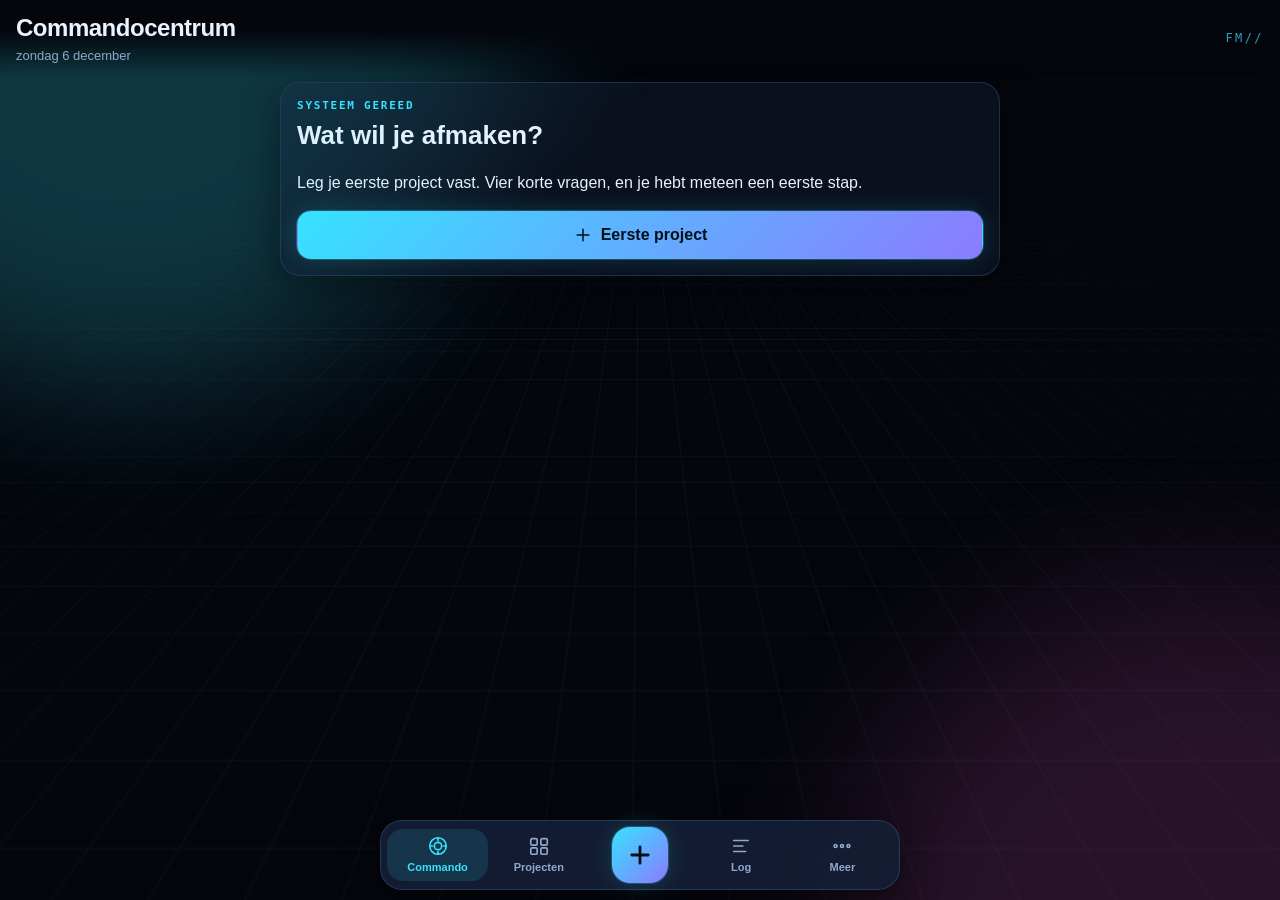
==== commit 8478e3ef: "Projecten: reviewpunten fase 1 — veilige import met verwijdersporen, draad per kalenderdag, één stat" ====
--- a/projecten/index.html
+++ b/projecten/index.html
@@ -7,15 +7,15 @@
 <meta name="apple-mobile-web-app-capable" content="yes">
 <meta name="apple-mobile-web-app-status-bar-style" content="black-translucent">
 <meta name="apple-mobile-web-app-title" content="FutureMe">
-<meta http-equiv="Content-Security-Policy" content="default-src 'self'; script-src 'self' 'unsafe-inline'; style-src 'self' 'unsafe-inline'; img-src 'self' data: blob:; connect-src 'none'; font-src 'self' data:; manifest-src 'self' data:">
+<meta http-equiv="Content-Security-Policy" content="default-src 'self'; script-src 'self' 'unsafe-inline'; style-src 'self' 'unsafe-inline'; img-src 'self' data: blob:; connect-src 'none'; font-src 'self' data:; manifest-src 'self'">
 <title>FutureMe Projecten</title>
-<link rel="manifest" href="[data-uri]">
-<link rel="apple-touch-icon" href="[data-uri]">
+<link rel="manifest" href="manifest.webmanifest">
+<link rel="apple-touch-icon" href="icoon-180.png">
 <style>
 /* === FutureMe Projecten: futuristische HUD, donker als standaard, licht als keuze === */
 :root, [data-thema="donker"] {
   --bg: #04060c; --bg2: #0a1020; --paneel: rgba(14, 22, 40, .66); --paneel-sterk: rgba(20, 30, 54, .9); --rand: rgba(110, 200, 255, .18); --rand-sterk: rgba(110, 200, 255, .42);
-  --tekst: #e9f2ff; --zacht: #93a8c8; --vaag: #5b6f8f; --accent: #36e2ff; --accent2: #8b7bff; --accent3: #ff5fd2; --op-accent: #021018;
+  --tekst: #e9f2ff; --zacht: #93a8c8; --vaag: #8196b8; --accent: #36e2ff; --accent2: #8b7bff; --accent3: #ff5fd2; --op-accent: #021018;
   --koers: #4dffa6; --koelt: #ffb84d; --stil: #ff6b6b; --rust: #7f93b3;
   --gloed: 0 0 0 1px rgba(54, 226, 255, .25), 0 0 24px rgba(54, 226, 255, .18);
   --schaduw: 0 10px 40px rgba(0, 0, 0, .45);
@@ -23,7 +23,7 @@
 }
 [data-thema="licht"] {
   --bg: #edf2fb; --bg2: #f7f9fe; --paneel: rgba(255, 255, 255, .78); --paneel-sterk: #fff; --rand: rgba(30, 70, 140, .16); --rand-sterk: rgba(30, 70, 140, .38);
-  --tekst: #0b1530; --zacht: #46597a; --vaag: #6b7c98; --accent: #006f9e; --accent2: #5a46d6; --accent3: #b0237f; --op-accent: #fff;
+  --tekst: #0b1530; --zacht: #46597a; --vaag: #56677f; --accent: #006f9e; --accent2: #5a46d6; --accent3: #b0237f; --op-accent: #fff;
   --koers: #0f8a55; --koelt: #a35f00; --stil: #c0302f; --rust: #5d6f8f;
   --gloed: 0 0 0 1px rgba(0, 111, 158, .25), 0 6px 18px rgba(0, 111, 158, .12);
   --schaduw: 0 8px 30px rgba(20, 40, 80, .12);
@@ -32,7 +32,7 @@
 @media (prefers-color-scheme: light) {
   [data-thema="systeem"] {
     --bg: #edf2fb; --bg2: #f7f9fe; --paneel: rgba(255, 255, 255, .78); --paneel-sterk: #fff; --rand: rgba(30, 70, 140, .16); --rand-sterk: rgba(30, 70, 140, .38);
-    --tekst: #0b1530; --zacht: #46597a; --vaag: #6b7c98; --accent: #006f9e; --accent2: #5a46d6; --accent3: #b0237f; --op-accent: #fff;
+    --tekst: #0b1530; --zacht: #46597a; --vaag: #56677f; --accent: #006f9e; --accent2: #5a46d6; --accent3: #b0237f; --op-accent: #fff;
     --koers: #0f8a55; --koelt: #a35f00; --stil: #c0302f; --rust: #5d6f8f;
     --gloed: 0 0 0 1px rgba(0, 111, 158, .25), 0 6px 18px rgba(0, 111, 158, .12); --schaduw: 0 8px 30px rgba(20, 40, 80, .12); color-scheme: light;
   }
@@ -244,7 +244,8 @@
 #dek.open { opacity: 1; pointer-events: auto; }
 #blad { position: fixed; z-index: 21; left: 0; right: 0; bottom: 0; max-width: 640px; margin: 0 auto; max-height: 88vh; overflow-y: auto; padding: 8px 18px calc(env(safe-area-inset-bottom) + 18px);
   background: var(--paneel-sterk); border: 1px solid var(--rand-sterk); border-bottom: 0; border-radius: 26px 26px 0 0; box-shadow: 0 -10px 50px rgba(0, 0, 0, .5); transform: translateY(105%); transition: transform .32s cubic-bezier(.2, .9, .3, 1); }
-#blad.open { transform: none; }
+#blad.open { transform: none; visibility: visible; transition: transform .32s cubic-bezier(.2, .9, .3, 1), visibility 0s; }
+#blad:not(.open) { visibility: hidden; transition: transform .32s cubic-bezier(.2, .9, .3, 1), visibility 0s .32s; }
 .blad-kop { display: flex; align-items: center; justify-content: space-between; gap: 8px; position: sticky; top: -8px; padding: 10px 0; background: var(--paneel-sterk); z-index: 1; }
 .blad-kop h2 { margin: 0; font-size: 19px; }
 #bladknoppen { display: flex; gap: 8px; margin-top: 8px; }
@@ -270,6 +271,47 @@
 /* Minder beweging: overal */
 [data-beweging="rustig"] *, [data-beweging="rustig"] *::before, [data-beweging="rustig"] *::after { animation: none !important; transition: none !important; }
 @media (prefers-reduced-motion: reduce) { *, *::before, *::after { animation: none !important; transition: none !important; } }
+
+/* === Fase 2: accountability === */
+.checkin { border-color: color-mix(in srgb, var(--pk) 55%, transparent); box-shadow: var(--schaduw), 0 0 26px color-mix(in srgb, var(--pk) 22%, transparent); animation: puls 2.4s ease-in-out infinite; }
+.checkin-zin { margin: 4px 0 12px; font-size: 17px; }
+.checkin-knoppen { display: grid; grid-template-columns: 1.4fr 1fr 1fr; gap: 8px; }
+@keyframes puls { 50% { box-shadow: var(--schaduw), 0 0 40px color-mix(in srgb, var(--pk) 35%, transparent); } }
+.focusacties .knop { flex: 1 1 130px; }
+.beloftes { list-style: none; padding: 8px 14px; }
+.beloftes li { display: flex; gap: 12px; padding: 8px 0; border-top: 1px solid var(--rand); align-items: baseline; }
+.beloftes li:first-child { border-top: 0; }
+.beloftes .mono { color: var(--accent); font-size: 13px; flex: none; min-width: 96px; }
+.schakel { display: flex; align-items: center; justify-content: space-between; gap: 12px; width: 100%; min-height: 56px; padding: 8px 12px; margin-bottom: 12px; border-radius: 14px; border: 1px solid var(--rand-sterk); background: var(--paneel); text-align: left; cursor: pointer; }
+.schakel > span:first-child { display: flex; flex-direction: column; }
+.toggle { position: relative; width: 50px; height: 30px; border-radius: 999px; background: var(--rand-sterk); flex: none; transition: background .2s; }
+.toggle::after { content: ""; position: absolute; top: 3px; left: 3px; width: 24px; height: 24px; border-radius: 50%; background: #fff; transition: transform .2s; }
+[aria-pressed="true"] > .toggle { background: var(--koers); }
+[aria-pressed="true"] > .toggle::after { transform: translateX(20px); }
+.blok-klaar { margin: 0 0 14px; font-size: 32px; font-weight: 800; color: var(--accent); text-shadow: 0 0 18px color-mix(in srgb, var(--accent) 50%, transparent); }
+#timer { position: fixed; inset: 0; z-index: 40; display: flex; align-items: center; justify-content: center; padding: 24px; background: radial-gradient(circle at 50% 40%, color-mix(in srgb, var(--accent) 14%, var(--bg)), var(--bg) 70%); }
+.timer-binnen { width: 100%; max-width: 420px; text-align: center; }
+.timer-binnen h2 { margin: 4px 0; font-size: 24px; }
+.timer-ring { position: relative; width: min(78vw, 320px); aspect-ratio: 1; margin: 18px auto; }
+.timer-ring svg { width: 100%; height: 100%; }
+.timer-ring .ring-voor { stroke: var(--pk); stroke-width: 10; }
+.timer-ring .ring-baan { stroke-width: 10; }
+.timer-ring b { position: absolute; inset: 0; display: flex; align-items: center; justify-content: center; font-size: clamp(48px, 16vw, 72px); font-weight: 800; letter-spacing: -.02em; text-shadow: 0 0 24px color-mix(in srgb, var(--pk) 60%, transparent); }
+.week-lijst { display: grid; gap: 4px; padding: 8px 14px; }
+.week-rij { padding: 8px 0; border-top: 1px solid var(--rand); }
+.week-rij:first-child { border-top: 0; }
+.week-rij > div:first-child { display: flex; flex-direction: column; margin-bottom: 6px; }
+.week-rij .segment { margin: 0; }
+
+/* Licht thema: neonkleuren als vlak met donkere tekst, als tekst donkerder (contrast ≥ 4.5:1). */
+[data-thema="licht"] .fasebalk .nu button, [data-thema="licht"] .fasebalk .nu span { color: #04060c; }
+[data-thema="licht"] .fase-letter, [data-thema="licht"] .fasebalk .gedaan button, [data-thema="licht"] .fasebalk .gedaan span { color: color-mix(in srgb, var(--pk) 40%, #000); }
+@media (prefers-color-scheme: light) {
+  [data-thema="systeem"] .fasebalk .nu button, [data-thema="systeem"] .fasebalk .nu span { color: #04060c; }
+  [data-thema="systeem"] .fase-letter, [data-thema="systeem"] .fasebalk .gedaan button, [data-thema="systeem"] .fasebalk .gedaan span { color: color-mix(in srgb, var(--pk) 40%, #000); }
+}
+.orbit .knoop-meer circle { fill: var(--paneel-sterk); stroke: var(--rand-sterk); }
+.orbit .meer-tekst { fill: var(--tekst); font-weight: 700; font-size: 12px; }
 
 </style>
 </head>
@@ -348,7 +390,8 @@
 /** Gezondheid van een open project: op koers, afkoelend, stil, deadline dichtbij of verlopen. */
 function ptGezondheid(p, logs, nu) {
   if (!ptIsOpen(p)) return { id: "rust", naam: PT_STATUS[p.status] ? PT_STATUS[p.status].naam : "Rust" };
-  if (p.deadline) {
+  // Ideeën en gepauzeerde projecten lopen niet weg: daar geen deadline-alarm.
+  if (p.deadline && ["actief", "wacht"].includes(p.status)) {
     const dagen = Math.floor((Date.parse(p.deadline + "T23:59:59") - nu) / PT_DAG);
     if (dagen < 0) return { id: "verlopen", naam: "Deadline voorbij", dagen };
     if (dagen <= 3 && p.status === "actief") return { id: "deadline", naam: dagen === 0 ? "Deadline vandaag" : `Deadline over ${dagen} ${dagen === 1 ? "dag" : "dagen"}`, dagen };
@@ -423,10 +466,11 @@
 
 /** De draad: op hoeveel van de laatste n dagen heb je iets gelogd (geen streak, geen schuld). */
 function ptDraad(logs, nu, n, projectId) {
-  const dagen = n || 14, set = new Set();
+  const dagen = n || 14, set = new Set(), begin = new Date(nu);
+  begin.setHours(0, 0, 0, 0); begin.setDate(begin.getDate() - (dagen - 1));   // kalenderdagen: vandaag plus de n-1 dagen ervoor
   for (const l of logs || []) {
     if (projectId && l.projectId !== projectId) continue;
-    const t = Date.parse(l.ts); if (!t || nu - t > dagen * PT_DAG || t > nu) continue;
+    const t = Date.parse(l.ts); if (!t || t < begin.getTime() || t > nu) continue;
     const d = new Date(t); set.add(d.getFullYear() + "-" + d.getMonth() + "-" + d.getDate());
   }
   return { actief: set.size, van: dagen };
@@ -445,12 +489,13 @@
 
 /** Werkwoordcheck light: is een eerste stap concreet genoeg (begint met een handeling)? */
 const PT_VAAG = ["regelen", "fixen", "uitzoeken", "oppakken", "afhandelen", "organiseren", "iets", "dingen", "zaken", "nadenken", "bezig", "werken"];
-const PT_GEBIEDEND = ["bel", "mail", "app", "koop", "schrijf", "maak", "stuur", "betaal", "plan", "lees", "zoek", "pak", "leg", "zet", "breng", "haal", "check", "vul", "print", "open", "teken", "scan", "bestel", "vraag", "test", "bouw", "kies", "noteer", "lijst", "schets", "kopieer", "installeer", "maak", "zoek", "bekijk", "sorteer", "verwijder", "ruim"];
+const PT_GEBIEDEND = ["ga", "doe", "neem", "kijk", "geef", "loop", "fiets", "rij", "bel", "mail", "app", "koop", "schrijf", "maak", "stuur", "betaal", "plan", "lees", "zoek", "pak", "leg", "zet", "breng", "haal", "check", "vul", "print", "open", "teken", "scan", "bestel", "vraag", "test", "bouw", "kies", "noteer", "lijst", "schets", "kopieer", "installeer", "maak", "zoek", "bekijk", "sorteer", "verwijder", "ruim"];
 function ptStapVaag(tekst) {
   const w = ptNorm(tekst).replace(/[^a-z0-9 ]+/g, " ").trim().split(/\s+/).filter(Boolean);
   if (!w.length) return true;
+  if (PT_GEBIEDEND.includes(w[0])) return false;               // gebiedende wijs vooraan: concreet ("Bel Jan over iets")
   if (w.some(x => PT_VAAG.includes(x))) return true;
-  if (PT_GEBIEDEND.includes(w[0])) return false;
+  if (w.length === 1) return true;                             // één woord ("Facturen", "Website") is te kaal
   return !w.some(x => x.length >= 5 && /(en|eren|elen)$/.test(x));
 }
 
@@ -467,9 +512,9 @@
 
 "use strict";
 // === OPSLAG: IndexedDB op het toestel. Alles staat ook in het geheugen (S), zodat lezen synchroon is. ===
-const DB_NAAM = "futureme-projecten", DB_VERSIE = 1;
-const WINKELS = ["projecten", "stappen", "mijlpalen", "logs", "instellingen"];
-const S = { projecten: [], stappen: [], mijlpalen: [], logs: [], instellingen: {} };
+const DB_NAAM = "futureme-projecten", DB_VERSIE = 2;   // 2: beloftes (fase 2)
+const WINKELS = ["projecten", "stappen", "mijlpalen", "logs", "beloftes", "instellingen"];
+const S = { projecten: [], stappen: [], mijlpalen: [], logs: [], beloftes: [], instellingen: {} };
 let DB = null;
 
 function dbOpen() {
@@ -507,6 +552,7 @@
 }
 async function dbLaad() {
   try { DB = await dbOpen(); } catch (e) { DB = null; }
+  try { if (navigator.storage && navigator.storage.persist) navigator.storage.persist(); } catch (e) {}
   for (const w of WINKELS) {
     const l = await dbAlles(w).catch(() => []);
     if (w === "instellingen") { S.instellingen = {}; for (const x of l) S.instellingen[x.sleutel] = x.waarde; }
@@ -523,9 +569,11 @@
   try { await dbZet(w, obj); } catch (e) { toast("Opslaan lukte niet. Maak een export als dat vaker gebeurt."); }
   return obj;
 }
-async function verwijder(w, id) {
+async function verwijder(w, id, geenSpoor) {
   const i = S[w].findIndex(x => x.id === id); if (i >= 0) S[w].splice(i, 1);
   try { await dbWis(w, id); } catch (e) {}
+  // Een spoor van wat weg is, zodat samenvoegen met een oude export het niet terugbrengt.
+  if (!geenSpoor) { const weg = Object.assign({}, inst("weg", {})); weg[w + ":" + id] = new Date().toISOString(); await zetInst("weg", weg); }
 }
 const inst = (k, std) => S.instellingen[k] === undefined ? std : S.instellingen[k];
 async function zetInst(k, v) { S.instellingen[k] = v; try { await dbZet("instellingen", { sleutel: k, waarde: v }); } catch (e) {} }
@@ -533,19 +581,26 @@
 /* ---------- Export en import (één JSON-bestand) ---------- */
 function exportJSON() {
   return JSON.stringify({ app: "FutureMe Projecten", versie: 1, gemaakt: new Date().toISOString(),
-    projecten: S.projecten, stappen: S.stappen, mijlpalen: S.mijlpalen, logs: S.logs, instellingen: S.instellingen }, null, 1);
+    projecten: S.projecten, stappen: S.stappen, mijlpalen: S.mijlpalen, logs: S.logs, beloftes: S.beloftes, instellingen: S.instellingen }, null, 1);
 }
 /** Importeren: samenvoegen (nieuwste per id wint) of vervangen. Geeft het aantal per winkel terug. */
+const IMPORT_WINKELS = ["projecten", "stappen", "mijlpalen", "logs", "beloftes"];
 async function importJSON(tekst, vervangen) {
-  const d = JSON.parse(tekst);
+  let d;
+  try { d = JSON.parse(tekst); } catch (e) { throw new Error("Dit bestand is geen geldige export."); }
   if (!d || d.app !== "FutureMe Projecten") throw new Error("Dit is geen export van FutureMe Projecten.");
-  const tel = {};
-  for (const w of ["projecten", "stappen", "mijlpalen", "logs"]) {
-    const nieuw = Array.isArray(d[w]) ? d[w] : [];
-    if (vervangen) for (const x of S[w].slice()) await verwijder(w, x.id);
+  // Eerst alles controleren, pas daarna iets wissen: een kapot bestand laat je gegevens met rust.
+  for (const w of IMPORT_WINKELS) if (d[w] !== undefined && (!Array.isArray(d[w]) || d[w].some(x => !x || typeof x !== "object" || !x.id)))
+    throw new Error("Dit bestand is beschadigd. Er is niets veranderd.");
+  if (!Array.isArray(d.projecten)) throw new Error("Dit bestand bevat geen projecten. Er is niets veranderd.");
+  const tel = {}, weg = vervangen ? {} : inst("weg", {}) || {};
+  for (const w of IMPORT_WINKELS) {
+    const nieuw = d[w] || [];
+    if (vervangen) for (const x of S[w].slice()) await verwijder(w, x.id, true);
     let n = 0;
     for (const x of nieuw) {
-      if (!x || !x.id) continue;
+      const verwijderd = weg[w + ":" + x.id];
+      if (verwijderd && verwijderd >= String(x.bijgewerkt || "")) continue;   // hier al verwijderd, na deze versie
       const oud = vind(w, x.id);
       if (!oud || String(x.bijgewerkt || "") >= String(oud.bijgewerkt || "")) {
         const i = S[w].findIndex(y => y.id === x.id); if (i >= 0) S[w][i] = x; else S[w].push(x);
@@ -555,7 +610,10 @@
     }
     tel[w] = n;
   }
-  if (d.instellingen && typeof d.instellingen === "object") for (const [k, v] of Object.entries(d.instellingen)) if (vervangen || S.instellingen[k] === undefined) await zetInst(k, v);
+  if (d.instellingen && typeof d.instellingen === "object") for (const [k, v] of Object.entries(d.instellingen)) {
+    if (k === "weg" && !vervangen) await zetInst("weg", Object.assign({}, v || {}, inst("weg", {})));
+    else if (vervangen || S.instellingen[k] === undefined) await zetInst(k, v);
+  }
   return tel;
 }
 
@@ -596,7 +654,7 @@
 const KOPPEN = {};   // view → () => [titel, ondertitel]
 const VIEWS = {};    // view → () => html
 function ga(view, param, terugStap) {
-  if (!terugStap && V.view !== view && !TABS.includes(view)) V.stapel.push({ view: V.view, param: V.param });
+  if (!terugStap && V.view !== view && !TABS.includes(view)) { V.stapel.push({ view: V.view, param: V.param }); try { history.pushState({ fm: V.stapel.length }, ""); } catch (e) {} }
   if (TABS.includes(view)) V.stapel = [];
   V.view = view; V.param = param == null ? null : param;
   teken();
@@ -619,7 +677,8 @@
 /* ---------- Onderblad en meldingen ---------- */
 let bladTerug = null;
 function bladOpen(titel, inhoud, knoppen) {
-  bladTerug = document.activeElement;
+  if (!$("#blad").classList.contains("open")) bladTerug = document.activeElement;
+  for (const s of ["#scherm", "#tabs", ".kop"]) { const el = $(s); if (el) el.inert = true; }
   $("#bladtitel").textContent = titel;
   $("#bladinhoud").innerHTML = inhoud;
   $("#bladknoppen").innerHTML = knoppen || "";
@@ -628,6 +687,7 @@
 }
 function bladSluit() {
   $("#blad").classList.remove("open"); $("#blad").setAttribute("aria-hidden", "true"); $("#dek").classList.remove("open");
+  for (const s of ["#scherm", "#tabs", ".kop"]) { const el = $(s); if (el) el.inert = false; }
   if (bladTerug && document.body.contains(bladTerug)) bladTerug.focus({ preventScroll: true });
 }
 let toastTimer = null;
@@ -654,7 +714,9 @@
     const t = e.target.closest("[data-tab]"); if (t) { e.preventDefault(); return t.dataset.tab === "nieuw" ? nieuwProject() : ga(t.dataset.tab); }
     const g = e.target.closest("[data-ga]"); if (g) { e.preventDefault(); return ga(g.dataset.ga, g.dataset.param || null); }
   });
-  $("#terugknop").onclick = terug;
+  // Terugvegen in Safari en de terugknop doen hetzelfde: één scherm terug (of het blad dicht).
+  $("#terugknop").onclick = () => { try { history.back(); } catch (e) { terug(); } };
+  window.addEventListener("popstate", () => { if ($("#blad").classList.contains("open")) bladSluit(); else if (V.stapel.length) terug(); });
   $("#dek").onclick = bladSluit;
   $("#bladsluit").onclick = bladSluit;
   document.addEventListener("keydown", e => { if (e.key === "Escape" && $("#blad").classList.contains("open")) bladSluit(); });
@@ -710,7 +772,9 @@
   if (f && f.status === "actief") return f;
   return ptSorteer(S.projecten.filter(p => p.status === "actief"), "prioriteit", S.stappen)[0] || null;
 }
-function orbit(actief) {
+const ORBIT_MAX = 8;
+function orbit(alleActief) {
+  const actief = alleActief.slice(0, ORBIT_MAX), meer = alleActief.length - actief.length;
   const banen = { koers: 70, afkoelend: 105, deadline: 70, stil: 140, verlopen: 105 };
   const per = {};
   actief.forEach(p => { const g = ptGezondheid(p, S.logs, nu()).id; (per[g] = per[g] || []).push(p); });
@@ -722,9 +786,10 @@
     const r = +r0, hoek = ((r === 70 ? -60 : r === 105 ? 25 : 110) + i * 360 / l.length) * Math.PI / 180, x = 160 + r * Math.cos(hoek), y = 160 + r * Math.sin(hoek);
     knopen += `<a href="#" class="knoop g-${g}" data-ga="project" data-param="${esc(p.id)}" aria-label="${esc(p.titel)}: ${esc(ptGezondheid(p, S.logs, nu()).naam)}">
       <circle cx="${x.toFixed(1)}" cy="${y.toFixed(1)}" r="13" style="fill:${kleurVan(p)}"/><circle cx="${x.toFixed(1)}" cy="${y.toFixed(1)}" r="22" class="knoop-halo" style="stroke:${kleurVan(p)}"/>
-      <text x="${x.toFixed(1)}" y="${(y + 36).toFixed(1)}" class="knoop-naam">${esc(p.titel.length > 14 ? p.titel.slice(0, 13) + "…" : p.titel)}</text></a>`;
+      <text x="${x.toFixed(1)}" y="${(y > 200 ? y - 28 : y + 36).toFixed(1)}" class="knoop-naam">${esc(p.titel.length > 14 ? p.titel.slice(0, 13) + "…" : p.titel)}</text></a>`;
   });
-  return `<svg class="orbit" viewBox="0 0 320 320" role="group" aria-label="Actieve projecten op gezondheid: binnen op koers, buiten stil">
+  if (meer > 0) knopen += `<a href="#" class="knoop knoop-meer" data-ga="projecten" data-param="actief" aria-label="Nog ${meer} actieve projecten"><circle cx="292" cy="292" r="18"/><text x="292" y="297" class="knoop-naam meer-tekst">+${meer}</text></a>`;
+  return `<svg class="orbit" viewBox="-30 -30 380 380" role="group" aria-label="Actieve projecten op gezondheid: binnen op koers, buiten stil">
     <circle cx="160" cy="160" r="70" class="baan"/><circle cx="160" cy="160" r="105" class="baan"/><circle cx="160" cy="160" r="140" class="baan"/>
     <line x1="160" y1="10" x2="160" y2="310" class="kruis"/><line x1="10" y1="160" x2="310" y2="160" class="kruis"/>
     <g class="sweep"><path d="M160 160 L160 18 A142 142 0 0 1 280 85 Z"/></g>
@@ -745,6 +810,7 @@
       <div class="focus-kop"><p class="hud-label">Focus</p>${gezondheidChip(g)}</div>
       <div class="focus-midden">${ring(pct, 92, kleurVan(f))}<div><h2><button type="button" class="link" data-ga="project" data-param="${esc(f.id)}">${esc(f.titel)}</button></h2>
         <p class="focus-zin">${esc(ptStatusZin(f, g, stap))}</p></div></div>
+      ${["stil", "afkoelend"].includes(g.id) ? `<details class="waarom"><summary>Waarom zeg je dit?</summary><p>Na een pauze is opnieuw beginnen het lastigst; een heel kleine stap verlaagt die drempel. Praktisch: een experiment, kijk of het bij jou werkt.</p></details>` : ""}
       ${stap ? `<div class="knoprij"><button class="knop primair" data-stap-af="${esc(stap.id)}">${ico("check")} Stap klaar</button><button class="knop rand" data-snel-log="${esc(f.id)}">${ico("klok")} Loggen</button></div>`
         : `<div class="knoprij"><button class="knop primair" data-ga="project" data-param="${esc(f.id)}">Volgende stap kiezen</button></div>`}
       ${actief.length > 1 ? `<button class="link klein" data-focus-kies>Ander project in focus</button>` : ""}
@@ -760,6 +826,9 @@
   if (aandacht.length) h += sectie("Vraagt aandacht") + `<div class="lijst">${aandacht.map(x => projectKaart(x.p)).join("")}</div>`;
   if (wip.actief > wip.limiet) h += `<section class="paneel let"><p><b>${wip.actief} projecten actief, je limiet is ${wip.limiet}.</b> Minder tegelijk maakt afmaken makkelijker. Zet er een op pauze of in de ideeënbak.</p>
     <details class="waarom"><summary>Waarom?</summary><p>Wisselen tussen taken kost tijd en aandacht; met minder lopend werk komt er meer af. Indirect: onderzocht bij taakwisselen en werkprocessen, niet specifiek bij ADHD.</p></details></section>`;
+  const laatst = inst("laatsteExport", null);
+  if (S.logs.length >= 10 && (!laatst || Date.now() - Date.parse(laatst) > 14 * PT_DAG))
+    h += `<button class="paneel rij-knop" data-ga="meer">${ico("export")}<span><b>Tijd voor een back-up</b><small>${laatst ? "Je laatste export is meer dan twee weken oud." : "Je hebt nog geen export."} Alles staat alleen op dit toestel.</small></span>${ico("pijl")}</button>`;
   const ideeen = S.projecten.filter(p => p.status === "idee").length;
   if (ideeen) h += `<button class="paneel rij-knop" data-ga="projecten" data-param="idee">${ico("ster")}<span><b>Ideeënbak</b><small>${ideeen} ${ideeen === 1 ? "idee wacht" : "ideeën wachten"}. Ze lopen niet weg.</small></span>${ico("pijl")}</button>`;
   return h;
@@ -814,7 +883,7 @@
   h += sectie("Mijlpalen", `<button class="link klein" data-mijl-nieuw="${esc(p.id)}">${ico("plus")} Mijlpaal</button>`);
   h += mijl.length ? `<ul class="paneel mijlpalen">${mijl.map(m => `<li class="${m.af ? "af" : ""}"><button type="button" class="vink" data-mijl-vink="${esc(m.id)}" aria-pressed="${!!m.af}" aria-label="${esc(m.titel)} ${m.af ? "gehaald" : "afvinken"}">${ico("vlag")}</button>
     <span><b>${esc(m.titel)}</b>${m.datum ? `<small class="mono">${esc(datumKort(m.datum))}</small>` : ""}</span><button type="button" class="mini" data-mijl-weg="${esc(m.id)}" aria-label="Mijlpaal verwijderen">${ico("x")}</button></li>`).join("")}</ul>`
-    : `<p class="klein leeg-regel">Nog geen mijlpalen. Een tussendoel met een datum maakt een groot project overzichtelijk.</p>`;
+    : `<p class="klein leeg-regel">Nog geen mijlpalen.</p>`;
   // Log
   h += sectie("Log", `<button class="link klein" data-snel-log="${esc(p.id)}">${ico("plus")} Loggen</button>`);
   h += logs.length ? tijdlijn(logs.slice(0, 30), false) : `<p class="klein leeg-regel">Nog niets gelogd. Ook vijf minuten telt.</p>`;
@@ -892,7 +961,9 @@
 
 /* ---------- Nieuw project: vier korte vragen ---------- */
 const WZ = { stap: 0, d: null };
-function nieuwProject() {
+function nieuwProject(opnieuw) {
+  // Per ongeluk dichtgetikt? Dan ga je verder waar je was.
+  if (!opnieuw && WZ.d && (WZ.d.titel || WZ.d.waarom)) return wizardTeken();
   WZ.stap = 0;
   WZ.d = { titel: "", waarom: "", klaar: "", eersteStap: "", cluster: "", tags: "", energie: "", deadline: "", kleur: PT_KLEUREN[S.projecten.length % PT_KLEUREN.length], status: "actief", prioriteit: 2 };
   wizardTeken();
@@ -918,7 +989,7 @@
       ${d.status === "actief" && !wip.vrij ? `<p class="hint">Er zijn al ${wip.actief} projecten actief (limiet ${wip.limiet}). De ideeënbak houdt dit project veilig tot er ruimte is.</p>` : ""}`
   ];
   const titels = ["Wat ga je maken?", "Wanneer is het klaar?", "De eerste stap", "Indelen"];
-  bladOpen(`${titels[n]} · ${n + 1}/4`, `<div class="wz-voortgang" aria-hidden="true">${[0, 1, 2, 3].map(i => `<i class="${i <= n ? "aan" : ""}"></i>`).join("")}</div>${stappen[n]()}`,
+  bladOpen(`${titels[n]} · ${n + 1}/4`, `${d.titel && n === 0 ? `<button type="button" class="link klein" data-wz="opnieuw">Opnieuw beginnen</button>` : ""}<div class="wz-voortgang" aria-hidden="true">${[0, 1, 2, 3].map(i => `<i class="${i <= n ? "aan" : ""}"></i>`).join("")}</div>${stappen[n]()}`,
     `${n ? `<button class="knop rand" data-wz="terug">Terug</button>` : ""}<button class="knop primair" data-wz="verder">${n < 3 ? "Verder" : "Project starten"}</button>`);
   const stap = $("#wz-stap");
   if (stap) stap.addEventListener("input", () => { $("#wz-hint").textContent = stap.value.trim() && ptStapVaag(stap.value) ? "Nog wat vaag. Wat doen je handen als eerste?" : ""; });
@@ -935,6 +1006,7 @@
   await bewaar("projecten", p);
   if (d.eersteStap) await bewaar("stappen", { id: uid(), projectId: p.id, tekst: d.eersteStap, af: false, volgorde: 1, gemaakt: t });
   await log(p.id, "fase", "Project gestart", { fase: "idee" });
+  WZ.d = null; WZ.stap = 0;
   bladSluit(); tril(10);
   ga("project", p.id);
   toast(d.status === "idee" ? "In de ideeënbak. Hij loopt niet weg." : "Project gestart. De eerste stap staat klaar.");
@@ -971,18 +1043,25 @@
     if (!wip.vrij) {
       bladOpen("Even kiezen", `<p>Er zijn al <b>${wip.actief}</b> projecten actief, je limiet is ${wip.limiet}. Minder tegelijk maakt afmaken makkelijker.</p>
         <p class="klein">Zet er een op pauze, of maak dit project toch actief.</p>
+        <details class="waarom"><summary>Waarom?</summary><p>Wisselen tussen taken kost tijd en aandacht; met minder lopend werk komt er meer af. Indirect: onderzocht bij taakwisselen en werkprocessen, niet specifiek bij ADHD.</p></details>
         <div class="lijst">${S.projecten.filter(x => x.status === "actief").map(x => `<button class="knop rand breed" data-wip-pauze="${esc(x.id)}" data-nieuw="${esc(p.id)}">${esc(x.titel)} pauzeren</button>`).join("")}</div>`,
         `<button class="knop rand breed" data-wip-toch="${esc(p.id)}">Toch actief maken</button>`);
       return;
     }
   }
   if (status === "klaar") return afrondBlad(p);
+  await statusToepassen(p, status);
+  tril(8); teken();
+  toast({ actief: "Actief. Kies een volgende stap.", wacht: "Op wacht gezet.", pauze: "Gepauzeerd. Pauze is ook een keuze.", idee: "Terug in de ideeënbak.", archief: "Gearchiveerd." }[status] || "Bijgewerkt");
+}
+/** De enige plek die een status zet (behalve afronden): afgerondOp en focus kloppen altijd. */
+async function statusToepassen(p, status, reden) {
   const oud = p.status;
-  p.status = status; if (status !== "klaar") p.afgerondOp = status === "archief" ? p.afgerondOp || null : null;
+  p.status = status;
+  p.afgerondOp = status === "archief" ? p.afgerondOp || null : null;
   await bewaar("projecten", p);
-  await log(p.id, "fase", `Status: ${PT_STATUS[oud].naam} → ${PT_STATUS[status].naam}`);
-  tril(8); teken();
-  toast({ actief: "Actief. Kies een volgende stap.", wacht: "Op wacht. Noteer waarop, dan weet je het straks nog.", pauze: "Gepauzeerd. Pauze is ook een keuze.", idee: "Terug in de ideeënbak.", archief: "Gearchiveerd." }[status] || "Bijgewerkt");
+  if (status !== "actief" && inst("focusId", null) === p.id) await zetInst("focusId", null);
+  await log(p.id, "fase", `${reden ? reden + ": " : "Status: "}${PT_STATUS[oud].naam} → ${PT_STATUS[status].naam}`);
 }
 function afrondBlad(p) {
   bladOpen(`Afronden · ${p.titel}`, `<p class="hud-label">Klaar als</p><p>${esc(p.klaar || "Geen eindpunt vastgelegd.")}</p>
@@ -1043,6 +1122,22 @@
   $("#bv-nee").onclick = bladSluit; $("#bv-ja").onclick = async () => { bladSluit(); await doe(); };
 }
 
+/* ---------- Mijlpaal gehaald: kort terugkijken (mag overslaan) ---------- */
+function mijlpaalTerugblik(m) {
+  bladOpen(`Mijlpaal gehaald`, `<p class="blok-klaar">${esc(m.titel)}</p>
+    <div class="veld"><label for="mt-werkte">Wat werkte? <small>(mag leeg)</small></label><textarea class="invoer" id="mt-werkte" rows="2" maxlength="300"></textarea></div>
+    <div class="veld"><label for="mt-mee">Wat neem je mee naar het volgende stuk?</label><textarea class="invoer" id="mt-mee" rows="2" maxlength="300"></textarea></div>`,
+    `<button class="knop rand" id="mt-over">Overslaan</button><button class="knop primair" id="mt-bewaar">Bewaren</button>`);
+  $("#mt-over").onclick = bladSluit;
+  $("#mt-bewaar").onclick = async () => {
+    const delen = [["Werkte", $("#mt-werkte").value.trim()], ["Meenemen", $("#mt-mee").value.trim()]].filter(([, v]) => v);
+    if (delen.length) { m.evaluatie = Object.fromEntries(delen); await bewaar("mijlpalen", m); await log(m.projectId, "notitie", `Terugblik ${m.titel}: ` + delen.map(([l, v]) => `${l}: ${v}`).join(" · ")); }
+    bladSluit(); teken();
+  };
+}
+
+const BEZIG = new Set(), PRULLENBAK = [];
+
 /* ---------- Eén klikafhandeling voor alles ---------- */
 document.addEventListener("click", async e => {
   const el = e.target.closest("[data-wz],[data-wz-vb],[data-wz-energie],[data-wz-kleur],[data-wz-status],[data-stap-af],[data-stap-vink],[data-stap-pin],[data-stap-op],[data-stap-weg],[data-mijl-nieuw],[data-mijl-vink],[data-mijl-weg],[data-snel-log],[data-status],[data-wip-pauze],[data-wip-toch],[data-project-bewerk],[data-project-weg],[data-fase],[data-filter-status],[data-filter-cluster],[data-filter-tag],[data-log-filter],[data-inst],[data-export],[data-focus-kies],[data-focus-zet]");
@@ -1051,6 +1146,7 @@
   if (d.wz) {
     wizardLees();
     if (d.wz === "terug") { WZ.stap--; return wizardTeken(); }
+    if (d.wz === "opnieuw") return nieuwProject(true);
     if (WZ.stap === 0 && !WZ.d.titel) { toast("Geef je project een naam"); return; }
     if (WZ.stap < 3) { WZ.stap++; return wizardTeken(); }
     return wizardKlaar();
@@ -1060,7 +1156,9 @@
   if (d.wzKleur) { wizardLees(); WZ.d.kleur = d.wzKleur; return wizardTeken(); }
   if (d.wzStatus) { wizardLees(); WZ.d.status = d.wzStatus; return wizardTeken(); }
   if (d.stapAf || d.stapVink) {
-    const s = vind("stappen", d.stapAf || d.stapVink); if (!s) return;
+    const id = d.stapAf || d.stapVink, s = vind("stappen", id); if (!s || BEZIG.has(id)) return;
+    if (d.stapAf && s.af) return;   // "Stap klaar" zet af, nooit terug
+    BEZIG.add(id); setTimeout(() => BEZIG.delete(id), 400);
     s.af = !s.af; s.afOp = s.af ? new Date().toISOString() : null; await bewaar("stappen", s);
     if (s.af) await log(s.projectId, "winst", `Stap: ${s.tekst}`);
     tril(s.af ? 12 : 6); teken();
@@ -1073,7 +1171,14 @@
     if (i > 0) { l.forEach((x, j) => { x.volgorde = j; }); [l[i - 1].volgorde, s.volgorde] = [s.volgorde, l[i - 1].volgorde]; await bewaar("stappen", s); await bewaar("stappen", l[i - 1]); for (const x of l) await bewaar("stappen", x); }
     return teken();
   }
-  if (d.stapWeg) { const s = vind("stappen", d.stapWeg); await verwijder("stappen", d.stapWeg); teken(); toast("Stap verwijderd", "Ongedaan", async () => { await bewaar("stappen", s); teken(); }); return; }
+  if (d.stapWeg) {
+    const s = vind("stappen", d.stapWeg); if (!s) return;
+    PRULLENBAK.push(s); clearTimeout(PRULLENBAK.timer); PRULLENBAK.timer = setTimeout(() => { PRULLENBAK.length = 0; }, 6500);
+    await verwijder("stappen", d.stapWeg); teken();
+    const n = PRULLENBAK.length;
+    toast(n > 1 ? `${n} stappen verwijderd` : "Stap verwijderd", "Ongedaan", async () => { for (const x of PRULLENBAK.splice(0)) await bewaar("stappen", x); teken(); });
+    return;
+  }
   if (d.mijlNieuw) {
     bladOpen("Mijlpaal", `<div class="veld"><label for="mp-titel">Tussendoel</label><input class="invoer" id="mp-titel" maxlength="80" placeholder="Bijvoorbeeld: eerste versie klaar"></div>
       <div class="veld"><label for="mp-datum">Wanneer? <small>(mag leeg)</small></label><input class="invoer" id="mp-datum" type="date"></div>`, `<button class="knop primair breed" id="mp-bewaar">Toevoegen</button>`);
@@ -1081,17 +1186,19 @@
       await bewaar("mijlpalen", { id: uid(), projectId: d.mijlNieuw, titel: t, datum: $("#mp-datum").value || null, af: false, gemaakt: new Date().toISOString() }); bladSluit(); teken(); };
     return;
   }
-  if (d.mijlVink) { const m = vind("mijlpalen", d.mijlVink); m.af = !m.af; m.afOp = m.af ? new Date().toISOString() : null; await bewaar("mijlpalen", m); if (m.af) await log(m.projectId, "winst", `Mijlpaal: ${m.titel}`); tril(m.af ? [15, 30, 15] : 6); teken(); if (m.af) toast(`Mijlpaal gehaald: ${m.titel}`); return; }
+  if (d.mijlVink) { const m = vind("mijlpalen", d.mijlVink); m.af = !m.af; m.afOp = m.af ? new Date().toISOString() : null; await bewaar("mijlpalen", m); if (m.af) await log(m.projectId, "winst", `Mijlpaal: ${m.titel}`); tril(m.af ? [15, 30, 15] : 6); teken();
+    if (m.af) mijlpaalTerugblik(m);
+    return; }
   if (d.mijlWeg) { await verwijder("mijlpalen", d.mijlWeg); return teken(); }
   if (d.snelLog) return snelLog(d.snelLog);
   if (d.status) return zetStatus(d.id, d.status);
-  if (d.wipPauze) { const x = vind("projecten", d.wipPauze); x.status = "pauze"; await bewaar("projecten", x); await log(x.id, "fase", "Status: Actief → Gepauzeerd"); bladSluit(); return zetStatus(d.nieuw, "actief"); }
-  if (d.wipToch) { const p = vind("projecten", d.wipToch); const oud = p.status; p.status = "actief"; await bewaar("projecten", p); await log(p.id, "fase", `Status: ${PT_STATUS[oud].naam} → Actief`); bladSluit(); return teken(); }
+  if (d.wipPauze) { await statusToepassen(vind("projecten", d.wipPauze), "pauze"); bladSluit(); return zetStatus(d.nieuw, "actief"); }
+  if (d.wipToch) { await statusToepassen(vind("projecten", d.wipToch), "actief"); bladSluit(); teken(); toast("Actief. Kies een volgende stap."); return; }
   if (d.projectBewerk) return bewerkBlad(vind("projecten", d.projectBewerk));
   if (d.projectWeg) {
     const p = vind("projecten", d.projectWeg);
     return bevestig("Project verwijderen?", `${p.titel} en alle stappen, mijlpalen en logs verdwijnen. Archiveren bewaart alles.`, "Verwijderen", async () => {
-      for (const w of ["stappen", "mijlpalen", "logs"]) for (const x of S[w].filter(x => x.projectId === p.id)) await verwijder(w, x.id);
+      for (const w of ["stappen", "mijlpalen", "logs", "beloftes"]) for (const x of S[w].filter(x => x.projectId === p.id)) await verwijder(w, x.id);
       await verwijder("projecten", p.id); ga("projecten"); toast("Verwijderd");
     });
   }
@@ -1126,7 +1233,7 @@
   await bewaar("stappen", { id: uid(), projectId: id, tekst, af: false, volgorde: max + 1, gemaakt: new Date().toISOString() });
   tril(6); teken();
   const nieuw = $("#stap-tekst"); if (nieuw) nieuw.focus();
-  if (ptStapVaag(tekst)) { const h = $("#stap-hint"); if (h) h.textContent = "Toegevoegd. Tip: begin met een werkwoord, dan weet je straks meteen wat je doet."; }
+  if (ptStapVaag(tekst)) { const h = $("#stap-hint"); if (h) h.textContent = "Toegevoegd. Tip: begin met een werkwoord, dan weet je straks meteen wat je doet (indirect onderbouwd: taakopdeling en plannen)."; }
 });
 document.addEventListener("input", e => {
   if (e.target.id === "zoek") { V.filter.zoek = e.target.value; const pos = e.target.selectionStart; teken(); const z = $("#zoek"); if (z) { z.focus(); z.setSelectionRange(pos, pos); } }
@@ -1136,7 +1243,7 @@
   if (e.target.id === "sorteer-op") { V.sorteer = e.target.value; teken(); }
   if (e.target.id === "import-bestand" && e.target.files[0]) {
     const tekst = await e.target.files[0].text();
-    bladOpen("Importeren", `<p>Samenvoegen houdt wat je hebt en voegt nieuwere versies toe. Vervangen wist eerst alles op dit toestel.</p>`,
+    bladOpen("Importeren", `<p>Samenvoegen houdt wat je hebt en voegt nieuwere versies toe. Wat je hier verwijderd hebt, komt niet terug.</p><p class="hint">Vervangen wist eerst alles op dit toestel. Maak eerst een export als je twijfelt.</p>`,
       `<button class="knop rand" id="im-vervang">Vervangen</button><button class="knop primair" id="im-samen">Samenvoegen</button>`);
     const doe = async vervangen => { try { const t = await importJSON(tekst, vervangen); bladSluit(); pasInstellingenToe(); teken(); toast(`Geïmporteerd: ${t.projecten} projecten, ${t.logs} logs`); } catch (err) { bladSluit(); toast(err.message || "Importeren lukte niet"); } };
     $("#im-samen").onclick = () => doe(false); $("#im-vervang").onclick = () => doe(true);
@@ -1144,6 +1251,294 @@
   }
 });
 
+
+"use strict";
+// === FASE 2: ACCOUNTABILITY — beloftes met check-in, focusblok, weekreview, weer in beweging ===
+/* De app is je accountabilitypartner: je spreekt iets af met jezelf, de app vraagt
+   op het afgesproken moment hoe het ging. Gedaan, half of niet: alle drie zijn
+   informatie, geen oordeel. Niet gelukt leidt naar kleiner maken, een nieuw
+   moment of loslaten. */
+
+/* PT-ACC-BEGIN */
+const PT_REDENEN = [["groot", "Te groot"], ["tijd", "Geen tijd"], ["vergeten", "Vergeten"], ["zin", "Geen zin"], ["onduidelijk", "Onduidelijk"], ["anders", "Iets anders"]];
+const PT_UITKOMST = { gedaan: "Gedaan", half: "Half", niet: "Niet gelukt", los: "Losgelaten" };
+
+/** Lokaal moment als "YYYY-MM-DDTHH:MM" naar milliseconden. */
+const ptMomentMs = m => Date.parse(m);
+/** Open beloftes waarvan het moment voorbij is: tijd voor een check-in. Oudste eerst. */
+function ptCheckinsNodig(beloftes, nu) {
+  return (beloftes || []).filter(b => b.status === "open" && ptMomentMs(b.moment) <= nu).sort((a, b) => a.moment.localeCompare(b.moment));
+}
+/** Hoe gaan je beloftes (vanaf een moment)? Half telt voor de helft; losgelaten telt niet mee. */
+function ptBeloftesCijfers(beloftes, vanaf, projectId) {
+  const l = (beloftes || []).filter(b => b.antwoordOp && Date.parse(b.antwoordOp) >= (vanaf || 0) && (!projectId || b.projectId === projectId));
+  const tel = { gedaan: 0, half: 0, niet: 0, los: 0 };
+  for (const b of l) if (tel[b.status] !== undefined) tel[b.status]++;
+  const telt = tel.gedaan + tel.half + tel.niet;
+  return Object.assign(tel, { totaal: telt, score: telt ? Math.round((tel.gedaan + tel.half / 2) / telt * 100) : null });
+}
+/** De meest voorkomende reden bij "niet gelukt" (voor een tip), of null. */
+function ptVaaksteReden(beloftes) {
+  const tel = {};
+  for (const b of beloftes || []) if (b.status === "niet" && b.reden) tel[b.reden] = (tel[b.reden] || 0) + 1;
+  const top = Object.entries(tel).sort((a, b) => b[1] - a[1])[0];
+  return top && top[1] >= 2 ? top[0] : null;
+}
+/** Timer: {start, duur (min), pauzeOp|null, gepauzeerd (ms)} → resterende seconden, verstreken minuten, klaar. */
+function ptTimer(t, nu) {
+  if (!t) return null;
+  const tot = t.duur * 60000, nuEff = t.pauzeOp || nu, verstreken = Math.max(0, nuEff - t.start - (t.gepauzeerd || 0));
+  return { rest: Math.max(0, Math.ceil((tot - verstreken) / 1000)), minuten: Math.round(verstreken / 60000), klaar: verstreken >= tot, gepauzeerd: !!t.pauzeOp, deel: Math.min(1, verstreken / tot) };
+}
+/** Maandag 00:00 (lokaal) van de week waar nu in valt. */
+function ptWeekStart(nu) { const d = new Date(nu); d.setHours(0, 0, 0, 0); d.setDate(d.getDate() - ((d.getDay() + 6) % 7)); return d.getTime(); }
+/** Cijfers van een week per project: minuten, stappen af, winsten; plus totalen. */
+function ptWeekCijfers(projecten, stappen, logs, beloftes, van, tot) {
+  const inWeek = ts => { const t = Date.parse(ts); return t >= van && t < tot; };
+  const per = (projecten || []).map(p => ({
+    id: p.id, titel: p.titel, status: p.status,
+    minuten: (logs || []).filter(l => l.projectId === p.id && l.soort === "werk" && inWeek(l.ts)).reduce((s, l) => s + (+l.minuten || 0), 0),
+    stappen: (stappen || []).filter(s => s.projectId === p.id && s.af && s.afOp && inWeek(s.afOp)).length,
+    logs: (logs || []).filter(l => l.projectId === p.id && inWeek(l.ts)).length
+  }));
+  const bel = ptBeloftesCijfers((beloftes || []).filter(b => b.antwoordOp && inWeek(b.antwoordOp)), 0);
+  return { per, minuten: per.reduce((s, x) => s + x.minuten, 0), stappen: per.reduce((s, x) => s + x.stappen, 0), beloftes: bel };
+}
+/** Mm:ss voor de timer. */
+const ptKlok = sec => `${Math.floor(sec / 60)}:${String(sec % 60).padStart(2, "0")}`;
+/* PT-ACC-EINDE */
+
+const PT_REDEN_TIP = {
+  groot: "Te groot komt vaker voor. Maak de volgende belofte kleiner: vijf minuten, één handeling.",
+  tijd: "Geen tijd komt vaker voor. Kies een vast moment dat al vrij is, of een kortere versie.",
+  vergeten: "Vergeten komt vaker voor. Koppel je belofte aan iets wat je toch al doet, zoals na de koffie.",
+  zin: "Geen zin komt vaker voor. Begin met twee minuten; daarna mag je stoppen.",
+  onduidelijk: "Onduidelijk komt vaker voor. Schrijf eerst de allereerste handeling op.",
+  anders: ""
+};
+const nuMoment = (plusMin) => { const d = new Date(Date.now() + (plusMin || 0) * 60000); return `${d.getFullYear()}-${pad(d.getMonth() + 1)}-${pad(d.getDate())}T${pad(d.getHours())}:${pad(d.getMinutes())}`; };
+const momentTekst = m => `${datumKort(m.slice(0, 10))} ${m.slice(11, 16)}`;
+
+/* ---------- Beloftes ---------- */
+function belofteBlad(projectId, tekst, stapId) {
+  const p = vind("projecten", projectId); if (!p) return;
+  const stap = stapId ? vind("stappen", stapId) : ptVolgendeStap(p, S.stappen);
+  const rond = m => { const d = new Date(Date.now() + m * 60000); d.setMinutes(Math.ceil(d.getMinutes() / 15) * 15, 0, 0); return `${pad(d.getHours())}:${pad(d.getMinutes())}`; };
+  let wanneer = "vandaag";
+  bladOpen(`Belofte · ${p.titel}`, `<div class="veld"><label for="bf-tekst">Wat doe je?</label><input class="invoer" id="bf-tekst" maxlength="120" value="${esc(tekst || (stap ? stap.tekst : ""))}" autocomplete="off"></div>
+    <p class="hud-label">Wanneer</p><div class="segment">${[["vandaag", "Vandaag"], ["morgen", "Morgen"], ["datum", "Andere dag"]].map(([k, l]) => `<button type="button" data-bf-wanneer="${k}" aria-pressed="${k === wanneer}">${l}</button>`).join("")}</div>
+    <div class="veld" id="bf-datumveld" hidden><label for="bf-datum">Datum</label><input class="invoer" id="bf-datum" type="date" value="${vandaagISO()}" min="${vandaagISO()}"></div>
+    <div class="veld"><label for="bf-tijd">Hoe laat check ik bij je in?</label><input class="invoer" id="bf-tijd" type="time" value="${rond(120)}"></div>
+    <details class="waarom"><summary>Waarom een belofte?</summary><p>Een plan met een vast moment ("om 17:00 bel ik de drukker") wordt vaker uitgevoerd dan een losse bedoeling, en terugkijken of het lukte houdt je op koers. Indirect: als-dan-plannen en zelfmonitoring zijn onderzocht in brede groepen, niet specifiek bij ADHD.</p></details>`,
+    `<button class="knop primair breed" id="bf-bewaar">Beloven</button>`);
+  $("#bladinhoud").addEventListener("click", e => {
+    const b = e.target.closest("[data-bf-wanneer]"); if (!b) return;
+    wanneer = b.dataset.bfWanneer;
+    document.querySelectorAll("[data-bf-wanneer]").forEach(x => x.setAttribute("aria-pressed", String(x === b)));
+    $("#bf-datumveld").hidden = wanneer !== "datum";
+    if (wanneer === "morgen" && $("#bf-tijd").value < "08:00") $("#bf-tijd").value = "10:00";
+  });
+  $("#bf-bewaar").onclick = async () => {
+    const t = $("#bf-tekst").value.trim(), tijd = $("#bf-tijd").value || "17:00"; if (!t) { toast("Schrijf op wat je doet"); return; }
+    const datum = wanneer === "vandaag" ? vandaagISO() : wanneer === "morgen" ? (d => `${d.getFullYear()}-${pad(d.getMonth() + 1)}-${pad(d.getDate())}`)(new Date(Date.now() + PT_DAG)) : ($("#bf-datum").value || vandaagISO());
+    let moment = `${datum}T${tijd}`;
+    if (ptMomentMs(moment) <= Date.now()) moment = nuMoment(60);   // al voorbij: over een uur
+    await bewaar("beloftes", { id: uid(), projectId: p.id, stapId: stap && stap.tekst === t ? stap.id : null, tekst: t, moment, status: "open", gemaakt: new Date().toISOString() });
+    await log(p.id, "notitie", `Belofte: ${t} (${momentTekst(moment)})`);
+    bladSluit(); tril(10); teken(); toast(`Afgesproken. Ik vraag ${momentTekst(moment)} hoe het ging.`);
+  };
+}
+async function belofteAntwoord(id, uitkomst, reden) {
+  const b = vind("beloftes", id); if (!b) return;
+  b.status = uitkomst; b.antwoordOp = new Date().toISOString(); if (reden) b.reden = reden;
+  await bewaar("beloftes", b);
+  if (uitkomst === "gedaan" && b.stapId) { const s = vind("stappen", b.stapId); if (s && !s.af) { s.af = true; s.afOp = b.antwoordOp; await bewaar("stappen", s); } }
+  await log(b.projectId, uitkomst === "gedaan" ? "winst" : uitkomst === "niet" ? "blokkade" : "notitie",
+    `Belofte ${PT_UITKOMST[uitkomst].toLowerCase()}: ${b.tekst}${reden ? ` (${(PT_REDENEN.find(r => r[0] === reden) || ["", reden])[1].toLowerCase()})` : ""}`);
+}
+function nietGeluktBlad(id) {
+  const b = vind("beloftes", id); if (!b) return;
+  let reden = null;
+  bladOpen("Niet gelukt", `<p>Dat gebeurt. Niet gelukt is informatie, geen oordeel.</p><p class="hud-label">Wat zat in de weg? <small>(mag leeg)</small></p>
+    <div class="chips">${PT_REDENEN.map(([k, l]) => `<button type="button" class="chip-knop" data-ng-reden="${k}" aria-pressed="false">${l}</button>`).join("")}</div>
+    <p class="hud-label">Hoe nu verder?</p>
+    <div class="lijst"><button class="knop primair breed" data-ng="kleiner">Kleiner maken</button><button class="knop rand breed" data-ng="moment">Nieuw moment</button><button class="knop rand breed" data-ng="los">Loslaten</button></div>`);
+  $("#bladinhoud").onclick = async e => {
+    const r = e.target.closest("[data-ng-reden]"), k = e.target.closest("[data-ng]");
+    if (r) { reden = reden === r.dataset.ngReden ? null : r.dataset.ngReden; document.querySelectorAll("[data-ng-reden]").forEach(x => x.setAttribute("aria-pressed", String(x.dataset.ngReden === reden))); return; }
+    if (!k) return;
+    await belofteAntwoord(id, k.dataset.ng === "los" ? "los" : "niet", reden);
+    if (k.dataset.ng === "kleiner") return belofteBlad(b.projectId, `Vijf minuten: ${b.tekst}`);
+    if (k.dataset.ng === "moment") return belofteBlad(b.projectId, b.tekst, b.stapId);
+    bladSluit(); teken(); toast("Losgelaten. Ook dat is een keuze.");
+  };
+}
+function checkinHTML() {
+  const l = ptCheckinsNodig(S.beloftes, Date.now());
+  if (!l.length) return "";
+  return l.slice(0, 3).map(b => { const p = vind("projecten", b.projectId); return `<section class="paneel checkin" style="--pk:${p ? kleurVan(p) : "var(--accent)"}" aria-label="Check-in">
+    <p class="hud-label">Check-in${p ? " · " + esc(p.titel) : ""}</p>
+    <p class="checkin-zin">Je zei: <b>${esc(b.tekst)}</b>, ${esc(momentTekst(b.moment))}. Hoe ging het?</p>
+    <div class="checkin-knoppen"><button class="knop primair" data-ci="gedaan" data-id="${esc(b.id)}">${ico("check")} Gedaan</button><button class="knop rand" data-ci="half" data-id="${esc(b.id)}">Half</button><button class="knop rand" data-ci="niet" data-id="${esc(b.id)}">Niet</button></div>
+  </section>`; }).join("") + (l.length > 3 ? `<p class="klein">En nog ${l.length - 3} check-ins.</p>` : "");
+}
+
+/* ---------- Focusblok met timer ---------- */
+function focusBlad(projectId) {
+  const p = vind("projecten", projectId); if (!p) return;
+  const open = stappenVan(p.id).filter(s => !s.af), stap = ptVolgendeStap(p, S.stappen);
+  let duur = +inst("blokDuur", 25), stapId = stap ? stap.id : "";
+  bladOpen(`Focusblok · ${p.titel}`, `<p class="hud-label">Hoe lang?</p><div class="chips">${[5, 15, 25, 45, 60].map(m => `<button type="button" class="chip-knop" data-fb-duur="${m}" aria-pressed="${m === duur}">${m} min</button>`).join("")}</div>
+    ${open.length ? `<div class="veld"><label for="fb-stap">Waaraan?</label><select id="fb-stap" class="invoer"><option value="">Het project in het algemeen</option>${open.map(s => `<option value="${esc(s.id)}"${s.id === stapId ? " selected" : ""}>${esc(s.tekst)}</option>`).join("")}</select></div>` : ""}
+    <details class="waarom"><summary>Waarom een blok met een eind?</summary><p>Een blok met een duidelijk einde vraagt minder volhouden dan een open taak, en de timer maakt tijd zichtbaar. Praktisch: een experiment, kijk welke lengte bij jou past.</p></details>`,
+    `<button class="knop primair breed" id="fb-start">${ico("klok")} Start</button>`);
+  $("#bladinhoud").onclick = e => { const b = e.target.closest("[data-fb-duur]"); if (!b) return; duur = +b.dataset.fbDuur; document.querySelectorAll("[data-fb-duur]").forEach(x => x.setAttribute("aria-pressed", String(x === b))); };
+  $("#fb-start").onclick = async () => {
+    if ($("#fb-stap")) stapId = $("#fb-stap").value;
+    await zetInst("blokDuur", duur);
+    await zetInst("timer", { projectId: p.id, stapId: stapId || null, start: Date.now(), duur, pauzeOp: null, gepauzeerd: 0 });
+    bladSluit(); tril(10); timerTeken();
+  };
+}
+let timerTik = null, wekslot = null;
+function timerTeken() {
+  const t = inst("timer", null), el = $("#timer");
+  if (!t) { if (el) el.remove(); clearInterval(timerTik); timerTik = null; try { wekslot && wekslot.release(); } catch (e) {} wekslot = null; return; }
+  const p = vind("projecten", t.projectId), s = t.stapId && vind("stappen", t.stapId), st = ptTimer(t, Date.now());
+  if (!el) {
+    document.body.insertAdjacentHTML("beforeend", `<section id="timer" role="dialog" aria-modal="true" aria-label="Focusblok"><div class="timer-binnen" style="--pk:${p ? kleurVan(p) : "var(--accent)"}">
+      <p class="hud-label">Focusblok</p><h2 id="timer-titel"></h2><p id="timer-stap" class="klein"></p>
+      <div class="timer-ring"><svg viewBox="0 0 200 200" aria-hidden="true"><circle cx="100" cy="100" r="88" class="ring-baan"/><circle cx="100" cy="100" r="88" id="timer-boog" class="ring-voor" transform="rotate(-90 100 100)"/></svg><b id="timer-klok" class="mono" role="timer" aria-live="off"></b></div>
+      <div class="knoprij"><button class="knop rand" id="timer-pauze"></button><button class="knop rand" id="timer-plus">+5 min</button><button class="knop primair" id="timer-stop">Klaar</button></div>
+    </div></section>`);
+    $("#timer-pauze").onclick = async () => { const x = inst("timer", null); if (!x) return; if (x.pauzeOp) { x.gepauzeerd += Date.now() - x.pauzeOp; x.pauzeOp = null; } else x.pauzeOp = Date.now(); await zetInst("timer", x); timerTeken(); };
+    $("#timer-plus").onclick = async () => { const x = inst("timer", null); if (!x) return; x.duur += 5; await zetInst("timer", x); timerTeken(); };
+    $("#timer-stop").onclick = () => timerKlaar(false);
+    try { if (navigator.wakeLock) navigator.wakeLock.request("screen").then(w => { wekslot = w; }).catch(() => {}); } catch (e) {}
+    setTimeout(() => { const b = $("#timer-stop"); if (b) b.focus(); }, 50);
+  }
+  $("#timer-titel").textContent = p ? p.titel : "Project";
+  $("#timer-stap").textContent = s ? "→ " + s.tekst : "";
+  $("#timer-klok").textContent = ptKlok(st.rest);
+  const o = 2 * Math.PI * 88; $("#timer-boog").style.strokeDasharray = o.toFixed(1); $("#timer-boog").style.strokeDashoffset = (o * st.deel).toFixed(1);
+  $("#timer-pauze").textContent = st.gepauzeerd ? "Verder" : "Pauze";
+  if (st.klaar) return timerKlaar(true);
+  if (!timerTik) timerTik = setInterval(timerTeken, 1000);
+}
+async function timerKlaar(vanzelf) {
+  const t = inst("timer", null); if (!t) return;
+  const st = ptTimer(t, Date.now()), min = Math.max(1, Math.min(st.minuten, t.duur)), s = t.stapId && vind("stappen", t.stapId);
+  await zetInst("timer", null); timerTeken();
+  if (vanzelf) tril([30, 60, 30]);
+  bladOpen(vanzelf ? "Blok klaar" : "Blok gestopt", `<p class="blok-klaar mono">${duurTekst(min)}</p>
+    ${s ? `<button type="button" class="schakel" id="bk-stap" aria-pressed="false"><span><b>Stap klaar</b><small class="klein">${esc(s.tekst)}</small></span><span class="toggle" aria-hidden="true"></span></button>` : ""}
+    <div class="veld"><label for="bk-tekst">Wat deed je? <small>(mag leeg)</small></label><textarea class="invoer" id="bk-tekst" rows="2" maxlength="300"></textarea></div>`,
+    `<button class="knop primair breed" id="bk-bewaar">Vastleggen</button>`);
+  if ($("#bk-stap")) $("#bk-stap").onclick = e => { const b = e.currentTarget; b.setAttribute("aria-pressed", String(b.getAttribute("aria-pressed") !== "true")); };
+  $("#bk-bewaar").onclick = async () => {
+    await log(t.projectId, "werk", $("#bk-tekst").value.trim(), { minuten: min });
+    if (s && $("#bk-stap") && $("#bk-stap").getAttribute("aria-pressed") === "true" && !s.af) { s.af = true; s.afOp = new Date().toISOString(); await bewaar("stappen", s); await log(s.projectId, "winst", `Stap: ${s.tekst}`); }
+    bladSluit(); teken(); toast(`${duurTekst(min)} gelogd. De draad loopt.`);
+  };
+}
+
+/* ---------- Weekreview ---------- */
+function weekGedaan() { const w = ptWeekStart(Date.now()); return (inst("weekreviews", []) || []).some(r => r.week === w); }
+function vwWeek() {
+  const nu = Date.now(), w = ptWeekStart(nu), c = ptWeekCijfers(S.projecten, S.stappen, S.logs, S.beloftes, w, w + 7 * PT_DAG);
+  const open = S.projecten.filter(p => ["actief", "wacht"].includes(p.status));
+  const tip = PT_REDEN_TIP[ptVaaksteReden(S.beloftes.filter(b => b.antwoordOp && Date.parse(b.antwoordOp) >= nu - 28 * PT_DAG))] || "";
+  let h = `<section class="tellers"><div class="teller"><b class="mono">${duurTekst(c.minuten).replace(" min", "<small>m</small>").replace(" u", "<small>u</small>")}</b><span>gewerkt</span></div>
+    <div class="teller"><b class="mono">${c.stappen}</b><span>stappen af</span></div><div class="teller"><b class="mono">${c.beloftes.gedaan}<small>/${c.beloftes.totaal}</small></b><span>beloftes</span></div>
+    <div class="teller"><b class="mono">${ptDraad(S.logs, nu, 7).actief}<small>/7</small></b><span>dagen</span></div></section>`;
+  if (tip) h += `<section class="paneel"><p class="hud-label">Patroon</p><p>${esc(tip)}</p><details class="waarom"><summary>Waarom zeg je dit?</summary><p>Dit komt uit je eigen check-ins van de laatste vier weken. Praktisch: een voorstel, geen regel.</p></details></section>`;
+  h += sectie("Per project") + (open.length ? `<div class="paneel week-lijst">${open.map(p => { const x = c.per.find(y => y.id === p.id), g = ptGezondheid(p, S.logs, nu);
+    return `<div class="week-rij"><div><b>${esc(p.titel)}</b><small class="klein">${duurTekst(x.minuten)} · ${x.stappen} ${x.stappen === 1 ? "stap" : "stappen"} · ${esc(g.naam)}</small></div>
+      <div class="segment" role="group" aria-label="Hoe verder met ${esc(p.titel)}">${[["door", "Door"], ["pauze", "Pauze"], ["idee", "Ideeën"]].map(([k, l]) => `<button type="button" data-wk-keuze="${k}" data-id="${esc(p.id)}" aria-pressed="${(V.weekKeuzes || {})[p.id] === k || (!(V.weekKeuzes || {})[p.id] && k === "door")}">${l}</button>`).join("")}</div></div>`; }).join("")}</div>`
+    : `<p class="klein leeg-regel">Geen actieve projecten deze week.</p>`);
+  h += sectie("Volgende week") + `<div class="paneel"><div class="veld"><label for="wk-mee">Wat neem je mee naar volgende week?</label><textarea class="invoer" id="wk-mee" rows="3" maxlength="400" placeholder="Eén ding is genoeg">${esc(V.weekTekst || "")}</textarea></div>
+    <button class="knop primair breed" data-wk-klaar>${weekGedaan() ? "Opnieuw opslaan" : "Weekreview afronden"}</button>
+    <details class="waarom"><summary>Waarom een weekreview?</summary><p>Eens per week kort terugkijken en bewust kiezen wat doorgaat, houdt je projecten in beweging en voorkomt dat er te veel tegelijk loopt. Indirect: terugkijken en bijsturen zijn onderdeel van ADHD-gerichte coaching en CGT, niet als losse oefening onderzocht.</p></details></div>`;
+  return h;
+}
+KOPPEN.week = () => ["Weekreview", `week van ${datumKort((d => `${d.getFullYear()}-${pad(d.getMonth() + 1)}-${pad(d.getDate())}`)(new Date(ptWeekStart(Date.now()))))}`];
+VIEWS.week = vwWeek;
+
+/* ---------- Commandocentrum en projectscherm uitbreiden ---------- */
+{
+  const _cmd = VIEWS.commando;
+  VIEWS.commando = function () {
+    let h = _cmd.apply(this, arguments);
+    if (!S.projecten.length) return h;
+    const ci = checkinHTML();
+    // Weer in beweging: afkoelende en stille projecten met één tik naar een blok van 5 minuten.
+    const koud = S.projecten.filter(p => p.status === "actief" && ["afkoelend", "stil"].includes(ptGezondheid(p, S.logs, Date.now()).id));
+    const beweging = koud.length ? `<section class="paneel"><p class="hud-label">Weer in beweging</p><p class="klein">Vijf minuten is genoeg om de draad weer op te pakken.</p>
+      <div class="lijst">${koud.slice(0, 3).map(p => `<button class="knop rand breed" data-focus-start="${esc(p.id)}" data-duur="5">${ico("klok")} 5 minuten aan ${esc(p.titel)}</button>`).join("")}</div></section>` : "";
+    const dag = new Date().getDay(), week = !weekGedaan() && [0, 1, 5, 6].includes(dag) ? `<button class="paneel rij-knop" data-ga="week">${ico("log")}<span><b>Weekreview</b><small>Tien minuten terugkijken en kiezen wat doorgaat.</small></span>${ico("pijl")}</button>` : "";
+    // Check-ins bovenaan, de rest onder de focus.
+    const i = h.indexOf('<section class="tellers"');
+    return ci + (i < 0 ? h + beweging + week : h.slice(0, i) + beweging + h.slice(i) + week);
+  };
+  const _proj = VIEWS.project;
+  VIEWS.project = function () {
+    let h = _proj.apply(this, arguments);
+    const p = vind("projecten", V.param); if (!p || !ptIsOpen(p)) return h;
+    const open = S.beloftes.filter(b => b.projectId === p.id && b.status === "open").sort((a, b) => a.moment.localeCompare(b.moment));
+    const c = ptBeloftesCijfers(S.beloftes, 0, p.id);
+    const blok = `<div class="paneel acties focusacties"><button class="knop primair" data-focus-start="${esc(p.id)}">${ico("klok")} Focusblok</button><button class="knop rand" data-belofte="${esc(p.id)}">${ico("vlag")} Belofte</button></div>
+      ${open.length ? `<ul class="paneel beloftes">${open.map(b => `<li><span class="mono">${esc(momentTekst(b.moment))}</span><span>${esc(b.tekst)}</span></li>`).join("")}</ul>` : ""}
+      ${c.totaal ? `<p class="klein leeg-regel">Beloftes: ${c.gedaan} gedaan, ${c.half} half, ${c.niet} niet gelukt.</p>` : ""}`;
+    const i = h.indexOf('<div class="sectie"><h2>Stappen</h2>');
+    return i < 0 ? h + blok : h.slice(0, i) + blok + h.slice(i);
+  };
+  // Op de focuskaart: ook een focusblok en een belofte.
+  const _cmd2 = VIEWS.commando;
+  VIEWS.commando = function () {
+    return _cmd2.apply(this, arguments).replace(/<button class="knop rand" data-snel-log="([^"]+)">[^]*?<\/button>/, (m, id) => `<button class="knop rand" data-focus-start="${id}">${ico("klok")} Focusblok</button><button class="knop rand" data-belofte="${id}">${ico("vlag")} Belofte</button>`);
+  };
+}
+// Meer: weekreview erbij
+{
+  const _meer = VIEWS.meer;
+  VIEWS.meer = function () {
+    return `<button class="paneel rij-knop" data-ga="week">${ico("log")}<span><b>Weekreview</b><small>${weekGedaan() ? "Deze week gedaan" : "Kijk terug op deze week"}</small></span>${ico("pijl")}</button>` + _meer.apply(this, arguments);
+  };
+}
+
+/* ---------- Klikken ---------- */
+document.addEventListener("click", async e => {
+  const el = e.target.closest("[data-ci],[data-belofte],[data-focus-start],[data-wk-keuze],[data-wk-klaar]"); if (!el) return;
+  const d = el.dataset;
+  if (d.ci) {
+    if (d.ci === "niet") return nietGeluktBlad(d.id);
+    await belofteAntwoord(d.id, d.ci); tril(d.ci === "gedaan" ? [15, 30, 15] : 8); teken();
+    const b = vind("beloftes", d.id);
+    if (d.ci === "gedaan") toast("Gedaan. Afspraak met jezelf nagekomen.");
+    else toast("Half is ook vooruit.", "Rest beloven", () => belofteBlad(b.projectId, `Rest van: ${b.tekst}`));
+    return;
+  }
+  if (d.belofte) return belofteBlad(d.belofte);
+  if (d.focusStart) {
+    if (d.duur) { await zetInst("timer", { projectId: d.focusStart, stapId: (ptVolgendeStap(vind("projecten", d.focusStart), S.stappen) || {}).id || null, start: Date.now(), duur: +d.duur, pauzeOp: null, gepauzeerd: 0 }); tril(10); return timerTeken(); }
+    return focusBlad(d.focusStart);
+  }
+  if (d.wkKeuze) { V.weekKeuzes = Object.assign({}, V.weekKeuzes, { [d.id]: d.wkKeuze }); V.weekTekst = ($("#wk-mee") || {}).value || V.weekTekst; return teken(); }
+  if (d.wkKlaar !== undefined) {
+    const tekst = $("#wk-mee").value.trim(), w = ptWeekStart(Date.now());
+    for (const [id, k] of Object.entries(V.weekKeuzes || {})) {
+      const p = vind("projecten", id); if (!p || k === "door" || p.status === k) continue;
+      const oud = p.status; p.status = k; await bewaar("projecten", p); await log(p.id, "fase", `Weekreview: ${PT_STATUS[oud].naam} → ${PT_STATUS[k].naam}`);
+    }
+    await zetInst("weekreviews", (inst("weekreviews", []) || []).filter(r => r.week !== w).concat({ week: w, tekst, ts: new Date().toISOString() }).slice(-104));
+    V.weekKeuzes = {}; V.weekTekst = "";
+    tril([15, 30, 15]); ga("commando"); toast("Weekreview klaar. Volgende week begint met een plan.");
+  }
+});
+// Een lopend blok overleeft herladen en schermwissel.
+NA_TEKENEN.push(() => { if (inst("timer", null) && !$("#timer")) timerTeken(); });
+document.addEventListener("visibilitychange", () => { if (!document.hidden && inst("timer", null)) timerTeken(); });
+
 start();
 </script>
 </body>
